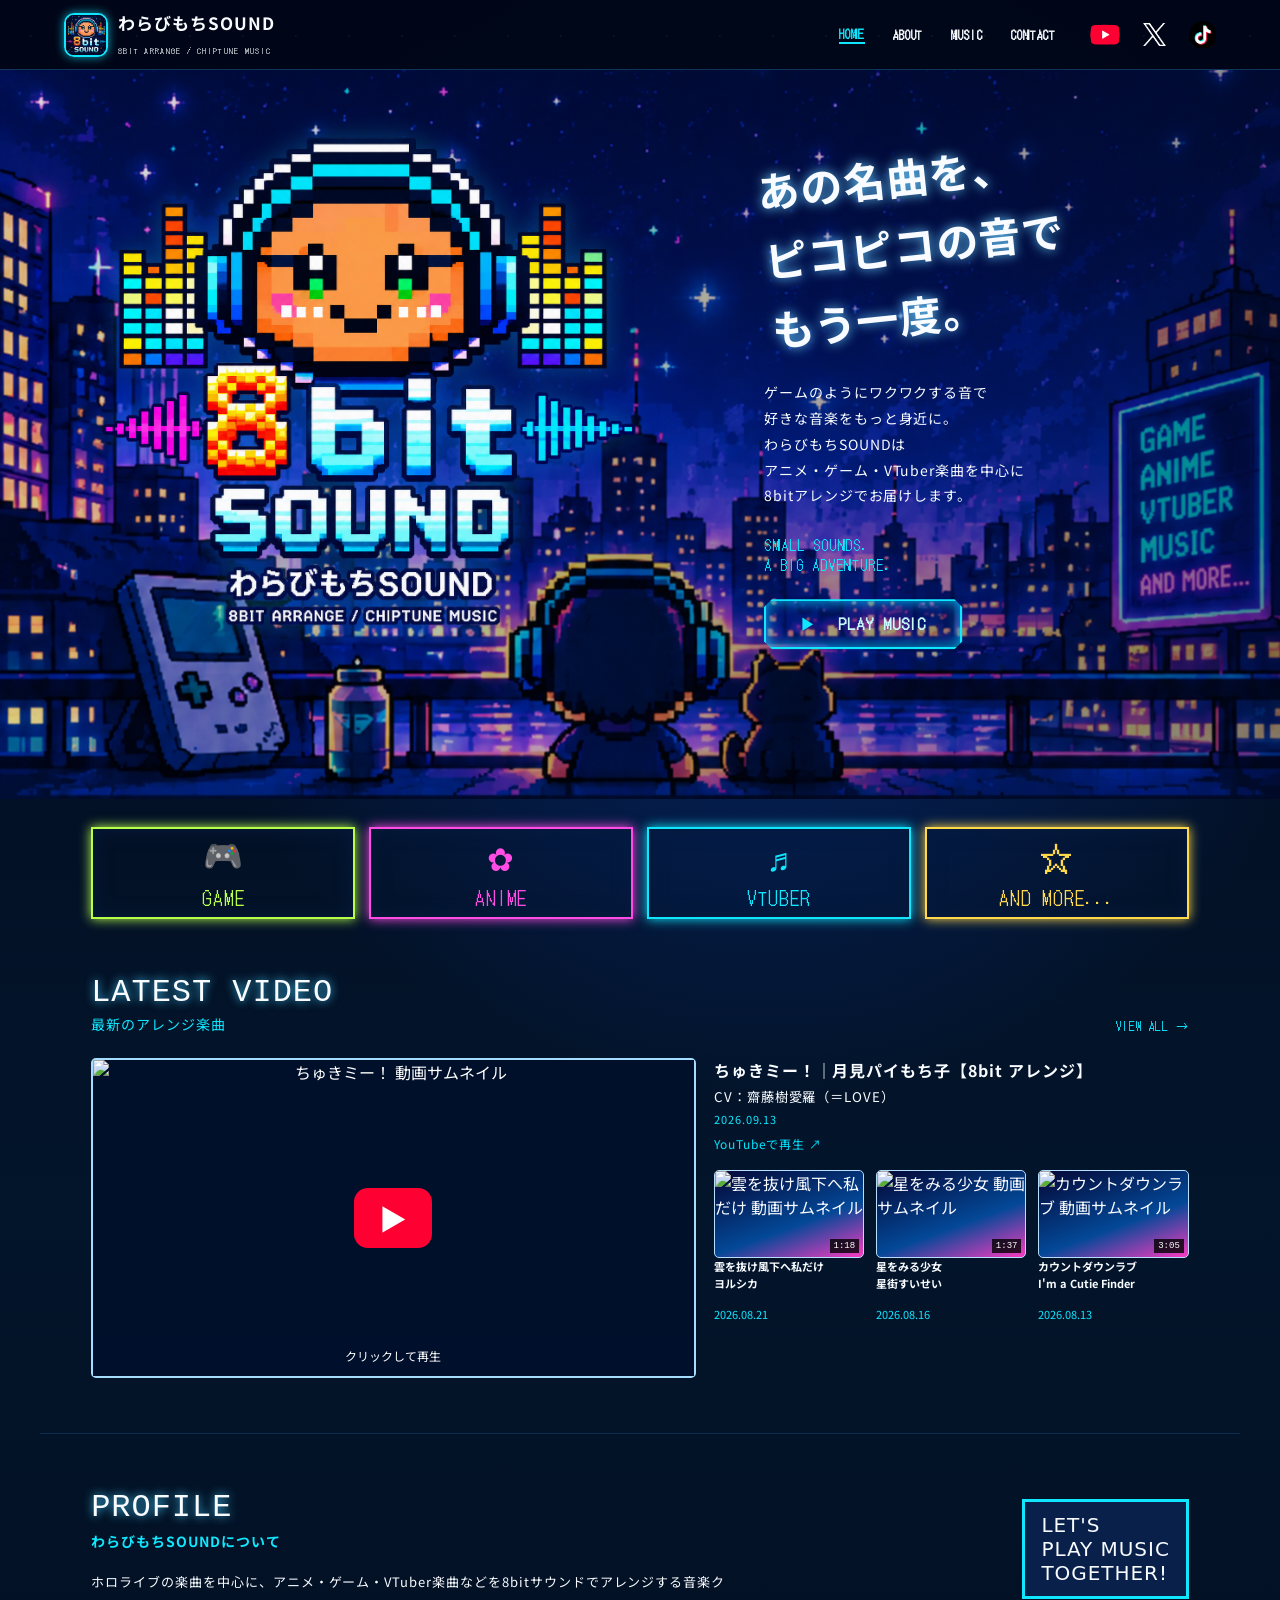
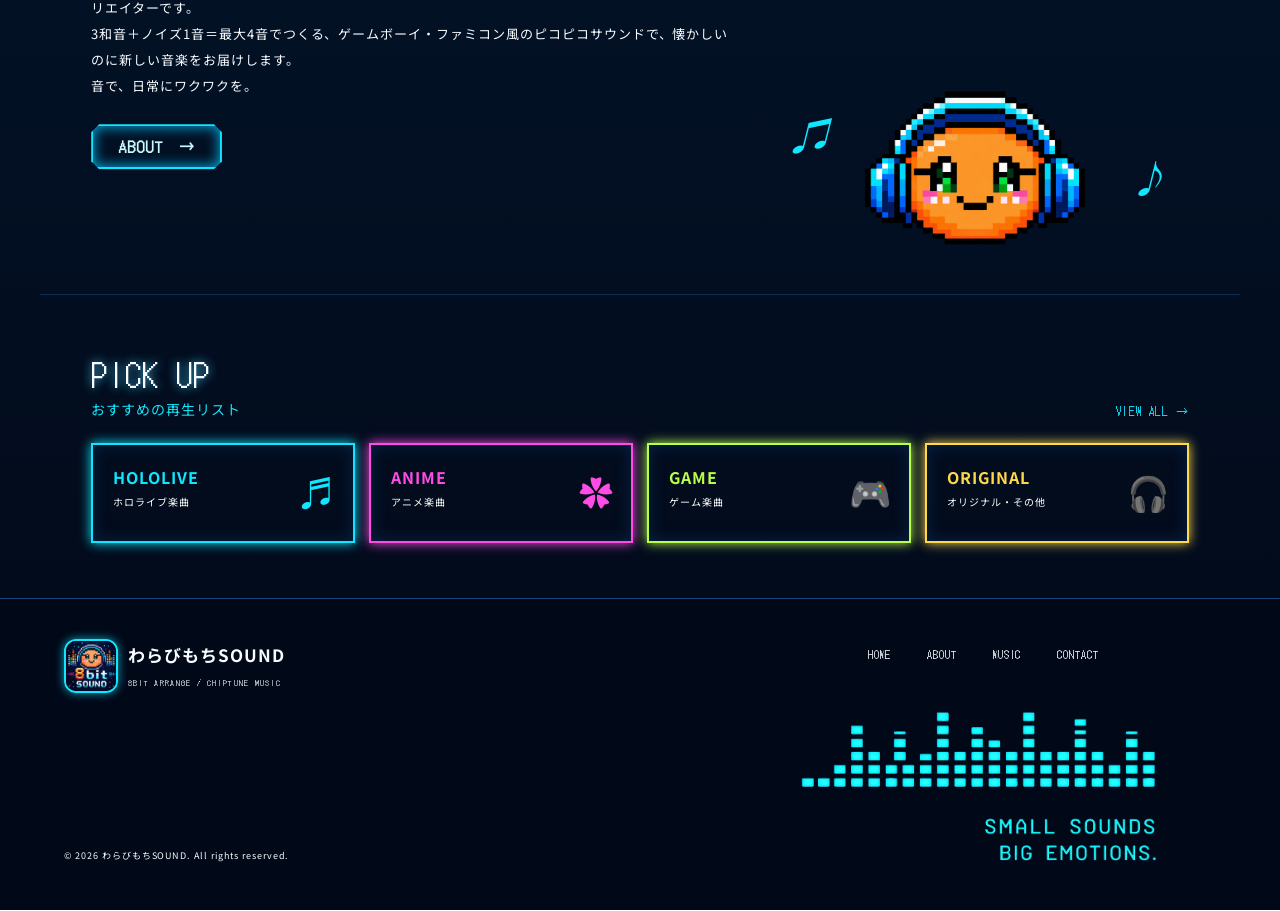
==== index.html @ 646e2664 "Center mobile X icon and balance social icon sizes" ====
<!doctype html>
<html lang="ja">
<head>
  <meta charset="utf-8">
  <meta name="viewport" content="width=device-width, initial-scale=1">
  <meta name="referrer" content="origin-when-cross-origin">
  <meta name="description" content="わらびもちSOUND — 8bitアレンジとチップチューンミュージック">
  <title>わらびもちSOUND</title>
  <link rel="preconnect" href="https://fonts.googleapis.com">
  <link rel="preconnect" href="https://fonts.gstatic.com" crossorigin>
  <link href="https://fonts.googleapis.com/css2?family=DotGothic16&family=Noto+Sans+JP:wght@400;600;800&display=swap" rel="stylesheet">
  <link rel="stylesheet" href="styles.css?v=20260918-16">
</head>
<body>
  <div class="stars" aria-hidden="true"></div>
  <header class="header">
    <a class="brand" href="#top" aria-label="わらびもちSOUND ホーム">
      <img class="brand__face" src="assets/warabimochi-icon.png" alt="">
      <span><strong>わらびもちSOUND</strong><small>8BIT ARRANGE / CHIPTUNE MUSIC</small></span>
    </a>
    <button class="menu" aria-label="メニューを開く" aria-expanded="false"><span></span><span></span><span></span></button>
    <nav class="nav" aria-label="メインナビゲーション">
      <a class="active" href="#top">HOME</a><a href="#about">ABOUT</a><a href="#music">MUSIC</a><a href="#contact">CONTACT</a>
    </nav>
    <div class="social"><a href="https://www.youtube.com/@warabimochiSOUND" aria-label="YouTube" target="_blank" rel="noopener noreferrer"><img src="assets/yt_icon_red_digital.png" alt=""></a><a href="https://x.com/warabimochi8bit" aria-label="X" target="_blank" rel="noopener noreferrer"><img src="assets/x-logo-white.png" alt=""></a><a href="https://www.tiktok.com/@warabimochi_sound?is_from_webapp=1&amp;sender_device=pc" aria-label="TikTok" target="_blank" rel="noopener noreferrer"><img src="assets/tiktok-icon.png" alt=""></a></div>
  </header>

  <main id="top">
    <section class="hero">
      <div class="hero__art">
        <img class="hero__logo" src="assets/warabimochi-sound-logo-transparent.png" alt="8bit SOUND わらびもちSOUND">
      </div>
      <div class="hero__copy">
        <p class="eyebrow">SMALL SOUNDS.<br>A BIG ADVENTURE.</p>
        <h1>あの名曲を、<br>ピコピコの音で<br>もう一度。</h1>
        <p>ゲームのようにワクワクする音で<br>好きな音楽をもっと身近に。<br>わらびもちSOUNDは<br>アニメ・ゲーム・VTuber楽曲を中心に<br>8bitアレンジでお届けします。</p>
        <a class="neon-button" href="#music"><span>▶</span> PLAY MUSIC</a>
        <div class="hero-social" aria-label="SNSリンク"><a href="https://www.youtube.com/@warabimochiSOUND" aria-label="YouTube" target="_blank" rel="noopener noreferrer"><img src="assets/yt_icon_red_digital.png" alt=""></a><a href="https://x.com/warabimochi8bit" aria-label="X" target="_blank" rel="noopener noreferrer"><img src="assets/x-logo-white.png" alt=""></a><a href="https://www.tiktok.com/@warabimochi_sound?is_from_webapp=1&amp;sender_device=pc" aria-label="TikTok" target="_blank" rel="noopener noreferrer"><img src="assets/tiktok-icon.png" alt=""></a></div>
      </div>
    </section>

    <section class="categories" aria-label="カテゴリー">
      <a class="lime" href="#music"><span>🎮</span>GAME</a><a class="pink" href="#music"><span>✿</span>ANIME</a><a class="cyan" href="#music"><span>♬</span>VTUBER</a><a class="yellow" href="#music"><span>☆</span>AND MORE...</a>
    </section>

    <section class="section" id="music">
      <div class="section__head"><div><h2 style="font-family:ui-monospace,SFMono-Regular,'SF Mono',Menlo,Consolas,monospace">LATEST VIDEO</h2><p>最新のアレンジ楽曲</p></div><a href="#works">VIEW ALL →</a></div>
      <div class="videos">
        <div class="featured-card">
          <span class="featured-card__scene" id="player-scene">
            <span id="youtube-host"></span>
            <button id="video-start" type="button" aria-label="動画を再生"><img id="video-poster" src="https://i.ytimg.com/vi/hy6rHiXSAjw/hqdefault.jpg" alt="ちゅきミー！ 動画サムネイル"><span class="video-play-icon">▶</span><span id="video-status" aria-live="polite">クリックして再生</span></button>
          </span>
        </div>
        <span class="featured-card__meta"><b id="video-title">ちゅきミー！｜月見パイもち子【8bit アレンジ】</b><small id="video-artist">CV：齋藤樹愛羅（＝LOVE）</small><em id="video-date">2026.09.13</em><a id="video-external" href="https://www.youtube.com/watch?v=hy6rHiXSAjw" target="_blank" rel="noopener noreferrer" style="font-size:12px;color:#00e5ff;margin-top:8px">YouTubeで再生 ↗</a></span>
        <div class="video-list">
          <button class="mini-card" type="button" data-youtube="3ne0tzKJ0O0" data-title="雲を抜け風下へ私だけ【8bit アレンジ】" data-artist="ヨルシカ｜薬屋のひとりごと 第3期 OP" data-date="2026.08.21"><span class="thumb"><img src="https://i.ytimg.com/vi/3ne0tzKJ0O0/mqdefault.jpg" alt="雲を抜け風下へ私だけ 動画サムネイル"><i>1:18</i></span><b><span>雲を抜け風下へ私だけ</span><span>ヨルシカ</span></b><small>2026.08.21</small></button>
          <button class="mini-card" type="button" data-youtube="5b-PBCK_UNg" data-title="星をみる少女【8bit アレンジ】" data-artist="星街すいせい｜hololive" data-date="2026.08.16"><span class="thumb"><img src="https://i.ytimg.com/vi/5b-PBCK_UNg/mqdefault.jpg" alt="星をみる少女 動画サムネイル"><i>1:37</i></span><b><span>星をみる少女</span><span>星街すいせい</span></b><small>2026.08.16</small></button>
          <button class="mini-card" type="button" data-youtube="tW3OsiOpzaE" data-title="カウントダウンラブ【8bit アレンジ】" data-artist="I'm a Cutie Finder｜シャニソン" data-date="2026.08.13"><span class="thumb"><img src="https://i.ytimg.com/vi/tW3OsiOpzaE/mqdefault.jpg" alt="カウントダウンラブ 動画サムネイル"><i>3:05</i></span><b><span>カウントダウンラブ</span><span>I'm a Cutie Finder</span></b><small>2026.08.13</small></button>
        </div>
      </div>
    </section>

    <section class="section about" id="about">
      <div class="about__text"><h2>PROFILE</h2><h3>わらびもちSOUNDについて</h3><p>ホロライブの楽曲を中心に、アニメ・ゲーム・VTuber楽曲などを8bitサウンドでアレンジする音楽クリエイターです。<br>3和音＋ノイズ1音＝最大4音でつくる、ゲームボーイ・ファミコン風のピコピコサウンドで、懐かしいのに新しい音楽をお届けします。<br>音で、日常にワクワクを。</p><a class="neon-button small" href="#contact">ABOUT　→</a></div>
      <div class="about__art"><div class="speech">LET'S<br>PLAY MUSIC<br>TOGETHER!</div><img class="profile-mascot" src="assets/profile-mascot.png" alt="わらびもちSOUND マスコット"><i>♫</i><i>♪</i></div>
    </section>

    <section class="section pickup" id="works">
      <div class="section__head"><div><h2>PICK UP</h2><p>おすすめの再生リスト</p></div><a href="#">VIEW ALL →</a></div>
      <div class="playlist-grid"><a class="cyan" href="#"><b>HOLOLIVE</b><small>ホロライブ楽曲</small><span>♬</span></a><a class="pink" href="#"><b>ANIME</b><small>アニメ楽曲</small><span>✿</span></a><a class="lime" href="#"><b>GAME</b><small>ゲーム楽曲</small><span>🎮</span></a><a class="yellow" href="#"><b>ORIGINAL</b><small>オリジナル・その他</small><span>🎧</span></a></div>
    </section>
  </main>

  <footer id="contact"><div class="brand"><img class="brand__face" src="assets/warabimochi-icon.png" alt=""><span><strong>わらびもちSOUND</strong><small>8BIT ARRANGE / CHIPTUNE MUSIC</small></span></div><nav><a href="#top">HOME</a><a href="#about">ABOUT</a><a href="#music">MUSIC</a><a href="#contact">CONTACT</a></nav><img class="equalizer" src="assets/footer-volume.png" alt="SMALL SOUNDS. BIG EMOTIONS."><small>© 2026 わらびもちSOUND. All rights reserved.</small></footer>

  <dialog id="player"><button class="close" aria-label="閉じる">×</button><span class="disc">♫</span><h2></h2><p>デモプレイヤー</p><div class="player-line"><i></i></div></dialog>
  <script src="script.js?v=20260917-11"></script>
</body>
</html>
---- styles.css ----
:root{--bg:#020b1f;--panel:#04152d;--cyan:#10e7ff;--pink:#ff4ce4;--lime:#b8ff49;--yellow:#ffd94a;--text:#f8fbff;--muted:#aac4df}*{box-sizing:border-box}html{scroll-behavior:smooth}body{margin:0;background:radial-gradient(circle at 60% 20%,#06286f 0,transparent 28%),linear-gradient(#02071a,#03152b 48%,#020817);color:var(--text);font-family:"Noto Sans JP",sans-serif;letter-spacing:.06em}.stars{position:fixed;inset:0;pointer-events:none;opacity:.55;background-image:radial-gradient(#fff 1px,transparent 1px),radial-gradient(var(--cyan) 1px,transparent 1px);background-size:53px 53px,89px 89px;background-position:4px 9px,19px 31px;mask-image:linear-gradient(#000,transparent 72%)}a{color:inherit;text-decoration:none}button{font:inherit}.header{height:70px;padding:0 5%;display:flex;align-items:center;gap:34px;border-bottom:1px solid #11345b;background:rgba(1,7,24,.9);position:relative;z-index:20}.brand{display:flex;align-items:center;gap:10px;margin-right:auto}.brand__face{display:grid;place-items:center;width:42px;height:42px;border:3px solid var(--cyan);box-shadow:0 0 10px var(--cyan);border-radius:45%;background:#ff8b3d;color:#111;font-size:24px}.brand strong{display:block;font-size:17px}.brand small{font-family:"DotGothic16";font-size:8px;letter-spacing:.16em}.nav,.social{display:flex;align-items:center;gap:28px}.nav a{font:600 12px "DotGothic16"}.nav a:hover,.nav .active{color:var(--cyan);border-bottom:2px solid var(--cyan)}.social{font-size:22px;gap:21px}.social a:first-child{color:#fff;background:red;border-radius:7px;padding:0 7px;font-size:14px}.social a:last-child{color:var(--pink)}.menu{display:none}.hero{min-height:670px;display:grid;grid-template-columns:58% 42%;overflow:hidden;position:relative}.hero:after{content:"";position:absolute;bottom:0;left:0;right:0;height:180px;background:linear-gradient(transparent,#041246),repeating-linear-gradient(90deg,transparent 0 25px,#071127 26px 35px);clip-path:polygon(0 45%,5% 28%,10% 57%,15% 15%,20% 48%,27% 22%,33% 58%,40% 30%,47% 65%,54% 20%,61% 50%,68% 28%,74% 57%,82% 13%,89% 48%,95% 22%,100% 52%,100% 100%,0 100%)}.hero__art,.hero__copy{position:relative;z-index:2}.hero__art{display:flex;justify-content:center;align-items:center;min-height:620px}.moon{position:absolute;top:40px;left:5%;font-size:64px;color:#ffb7e7;text-shadow:0 0 18px #fff}.meteor{position:absolute;right:4%;top:20%;color:var(--pink);font-size:26px}.mascot{width:230px;height:230px;background:linear-gradient(135deg,#ffb14d,#f16c35);border:14px solid #effaff;outline:12px solid #05224a;box-shadow:0 0 0 18px #0fd6ff,0 0 35px #0fd6ff;display:grid;place-items:center;color:#071426;font:bold 57px "DotGothic16";border-radius:47% 47% 44% 44%;position:absolute;top:105px}.mascot:before,.mascot:after{content:"";position:absolute;top:70px;width:24px;height:72px;background:#008cff;border:8px solid #06162e}.mascot:before{left:-45px}.mascot:after{right:-45px}.headphones{position:absolute;top:-53px;color:#07244a;font-size:155px;transform:rotate(180deg)}.pixel-title{position:absolute;top:350px;text-align:center;font-family:"DotGothic16"}.pixel-title b{display:block;font-size:64px;color:#91eeff;text-shadow:5px 5px 0 #1577b2}.pixel-title strong{display:block;font-size:65px;line-height:.8;text-shadow:5px 6px 0 #1577b2}.pixel-title span{display:block;margin-top:23px;font-size:20px}.hero__copy{padding:70px 12% 150px 4%;display:flex;flex-direction:column;align-items:flex-start}.hero__copy h1{font-size:34px;line-height:1.65;margin:0 0 18px;transform:rotate(-6deg);text-shadow:0 0 12px #69cfff}.hero__copy>p:not(.eyebrow){font-size:14px;line-height:1.85}.eyebrow{order:3;color:var(--cyan);font:14px "DotGothic16";margin:12px 0 24px}.neon-button{order:4;border:2px solid var(--cyan);padding:12px 34px;color:#c8fbff;font:bold 15px "DotGothic16";clip-path:polygon(8px 0,calc(100% - 8px) 0,100% 8px,100% calc(100% - 8px),calc(100% - 8px) 100%,8px 100%,0 calc(100% - 8px),0 8px);box-shadow:inset 0 0 14px #00bff8,0 0 10px #00c9ff}.neon-button span{color:var(--cyan);margin-right:13px}.categories{position:relative;z-index:3;max-width:1100px;margin:-10px auto 0;padding:0 4%;display:grid;grid-template-columns:repeat(4,1fr);gap:14px}.categories a{height:92px;border:2px solid;display:grid;place-items:center;font:18px "DotGothic16";box-shadow:inset 0 0 18px #061a3c,0 0 11px currentColor}.categories span{display:block;font-size:32px;line-height:1}.cyan{color:var(--cyan)}.pink{color:var(--pink)}.lime{color:var(--lime)}.yellow{color:var(--yellow)}.section{position:relative;z-index:3;max-width:1100px;margin:auto;padding:55px 4%}.section__head{display:flex;justify-content:space-between;align-items:end;margin-bottom:24px}.section h2{font:32px "DotGothic16";margin:0;text-shadow:0 0 10px #43ceff}.section__head p,.about h3{color:var(--cyan);margin:3px 0 0;font-size:14px}.section__head>a{color:var(--cyan);font:12px "DotGothic16"}.videos{display:grid;grid-template-columns:1.05fr .95fr;gap:18px}.featured-card,.mini-card{border:0;background:none;color:inherit;text-align:left;cursor:pointer}.featured-card__scene{height:260px;display:grid;place-items:center;position:relative;border:2px solid #a4ddff;border-radius:5px;background:linear-gradient(#03134977,#051848aa),linear-gradient(145deg,#14035a,#00609b 55%,#fa49c6);box-shadow:inset 0 0 55px #00132b}.play{display:grid;place-items:center;width:64px;height:64px;border-radius:50%;background:#00192be8;border:2px solid var(--cyan);color:var(--cyan);font-style:normal;font-size:24px}.duration{position:absolute;right:8px;bottom:8px;background:#000b;padding:3px 7px;font-style:normal}.featured-card__meta{display:block;padding:10px}.featured-card__meta>*{display:block}.featured-card__meta b{font-size:16px}.featured-card__meta small{margin:5px 0}.featured-card__meta em,.mini-card small{font-style:normal;color:var(--cyan);font-size:11px}.video-list{display:grid;grid-template-columns:repeat(3,1fr);align-items:end;gap:12px}.mini-card{padding:0}.mini-card b{display:block;font-size:11px;line-height:1.5}.thumb{display:block;height:88px;margin-bottom:8px;border:1px solid #b5deff;border-radius:5px;background:linear-gradient(160deg,#050735,#034897 60%,#fa3bc1)}.thumb--window{background:linear-gradient(90deg,#052265 48%,#b5f2ff 49% 52%,#0c4586 53%)}.thumb--spring{background:linear-gradient(#8ddfff,#fff4de 55%,#ff9fcb)}.about{display:grid;grid-template-columns:1.2fr .8fr;gap:30px;border-top:1px solid #0b2b50}.about h3{margin:5px 0 18px}.about p{font-size:13px;line-height:2}.small{display:inline-block;order:initial;margin-top:12px;padding:10px 25px}.about__art{position:relative;min-height:280px;display:grid;place-items:center}.mascot--small{position:relative;top:auto;width:150px;height:150px;border-width:9px;outline-width:7px;box-shadow:0 0 0 10px #0fd6ff,0 0 25px #0fd6ff;font-size:38px}.mascot--small:before,.mascot--small:after{top:40px;width:15px;height:50px;border-width:5px}.mascot--small:before{left:-30px}.mascot--small:after{right:-30px}.mascot--small .headphones{top:-35px;font-size:100px}.speech{position:absolute;right:0;top:10px;border:3px solid var(--cyan);padding:11px 16px;font:20px system-ui,sans-serif;background:#09204b}.about__art>i{position:absolute;color:var(--cyan);font-size:38px}.about__art>i:first-of-type{left:8%;top:42px}.about__art>i:last-of-type{right:5%;bottom:35px}.pickup{border-top:1px solid #0b2b50}.playlist-grid{display:grid;grid-template-columns:repeat(4,1fr);gap:14px}.playlist-grid a{height:100px;border:2px solid;box-shadow:inset 0 0 15px #092246,0 0 11px currentColor;padding:20px;position:relative}.playlist-grid b,.playlist-grid small{display:block}.playlist-grid small{color:#fff;font-size:10px;margin-top:5px}.playlist-grid span{position:absolute;right:17px;top:22px;font-size:34px}footer{position:relative;z-index:3;min-height:230px;border-top:1px solid #164577;padding:40px 5%;display:grid;grid-template-columns:1fr 1.5fr 1fr;align-items:start;gap:20px;background:#010818}footer nav{display:flex;gap:25px;font:11px "DotGothic16"}footer>small{grid-column:1;font-size:9px;margin-top:50px}.equalizer{color:var(--cyan);font:30px "DotGothic16";text-align:right;letter-spacing:.1em}dialog{border:2px solid var(--cyan);background:#03152df2;color:#fff;text-align:center;padding:40px;box-shadow:0 0 40px #00dcff;width:min(400px,85vw)}dialog::backdrop{background:#000b}.close{position:absolute;right:8px;top:4px;background:none;border:0;color:#fff;font-size:25px}.disc{display:grid;place-items:center;margin:auto;width:100px;height:100px;border-radius:50%;background:repeating-radial-gradient(circle,#07112d 0 8px,#0fd6ff 9px 10px);font-size:35px;animation:spin 3s linear infinite}.player-line{height:4px;background:#173a58}.player-line i{display:block;width:45%;height:100%;background:var(--cyan);animation:progress 5s linear infinite}@keyframes spin{to{transform:rotate(360deg)}}@keyframes progress{to{width:100%}}
@media(max-width:760px){.header{height:62px;padding:0 18px}.brand strong{font-size:14px}.brand__face{width:34px;height:34px;font-size:18px}.nav{position:absolute;display:none;top:62px;left:0;right:0;background:#020a1af7;padding:28px;flex-direction:column;align-items:flex-start}.nav.open{display:flex}.social{display:none}.menu{display:grid;gap:5px;background:none;border:0;padding:8px}.menu span{display:block;width:24px;height:2px;background:var(--cyan)}.hero{grid-template-columns:1fr;min-height:auto}.hero__art{min-height:500px}.mascot{width:170px;height:170px;border-width:10px;outline-width:8px;box-shadow:0 0 0 12px #0fd6ff,0 0 25px #0fd6ff;font-size:42px;top:90px}.mascot:before,.mascot:after{top:48px;width:19px;height:57px;border-width:6px}.mascot:before{left:-34px}.mascot:after{right:-34px}.headphones{top:-42px;font-size:115px}.pixel-title{top:280px}.pixel-title b{font-size:48px}.pixel-title strong{font-size:50px}.hero__copy{padding:32px 8% 145px;text-align:center;align-items:center}.hero__copy h1{font-size:28px}.hero__copy>p:not(.eyebrow){font-size:13px}.categories{grid-template-columns:1fr 1fr;margin-top:-90px;padding:0 18px}.categories a{height:82px;font-size:15px}.section{padding:48px 20px}.section h2{font-size:27px}.videos{grid-template-columns:1fr}.featured-card__scene{height:220px}.video-list{gap:8px}.thumb{height:70px}.mini-card b{font-size:9px}.about{grid-template-columns:1fr}.about__art{order:-1}.playlist-grid{grid-template-columns:1fr 1fr}.playlist-grid a{height:90px;padding:16px}.playlist-grid b{font-size:13px}.playlist-grid span{font-size:27px}footer{grid-template-columns:1fr;text-align:center;justify-items:center}footer nav{flex-wrap:wrap;justify-content:center}.equalizer{text-align:center}footer>small{grid-column:auto;margin-top:15px}}
@media(min-width:1200px){.hero{max-width:1400px;margin:auto}.hero__copy h1{font-size:42px}.section,.categories{max-width:1200px}}
#music .section__head h2{font-family:ui-monospace,SFMono-Regular,"SF Mono",Menlo,Consolas,monospace!important}
#about .about__text h2{font-family:ui-monospace,SFMono-Regular,"SF Mono",Menlo,Consolas,monospace!important}
.featured-card__scene img,.thumb img{width:100%;height:100%;object-fit:cover;display:block}.featured-card__scene .play{position:absolute}.thumb{position:relative;overflow:hidden}.thumb i{position:absolute;right:4px;bottom:4px;background:#000c;color:#fff;padding:2px 4px;font:normal 9px ui-monospace,monospace}.mini-card{text-decoration:none}
.featured-card__scene iframe{width:100%;height:100%;display:block;border:0}.mini-card{border-radius:5px}.mini-card:hover,.mini-card:focus-visible{outline:2px solid var(--cyan);outline-offset:4px}
.fullscreen-button{float:right;margin-top:-24px;border:1px solid var(--cyan);background:#031b34;color:var(--cyan);padding:6px 12px;cursor:pointer;font:12px ui-monospace,SFMono-Regular,Menlo,Consolas,monospace}.fullscreen-button:hover,.fullscreen-button:focus-visible{background:var(--cyan);color:#001025}.featured-card__scene:fullscreen{width:100vw;height:100vh;border:0;background:#000}.featured-card__scene:fullscreen iframe{width:100%;height:100%}@media(max-width:760px){.fullscreen-button{float:none;display:block;margin:12px 0 0}}
.video-poster{position:absolute;inset:0;width:100%;height:100%;padding:0;border:0;background:#00102b;cursor:pointer}.video-poster img{width:100%;height:100%;object-fit:cover}.video-poster:after{content:"ページ内で再生";position:absolute;left:50%;top:calc(50% + 48px);transform:translateX(-50%);color:#fff;background:#000b;padding:4px 9px;font:11px ui-monospace,monospace;white-space:nowrap}.video-poster:hover .play{transform:scale(1.08)}
.video-poster{z-index:3}.video-poster.is-loading:after{content:"読み込み中…"}.video-poster.is-loading{cursor:wait}.video-poster.is-loading .play{animation:spin 1s linear infinite}
.player-actions{float:right;display:flex;gap:7px;margin-top:-24px}.player-actions .fullscreen-button{float:none;margin:0}.replay-button{border:1px solid #74a8c8;background:#031b34;color:#dff7ff;padding:6px 12px;cursor:pointer;font:12px ui-monospace,SFMono-Regular,Menlo,Consolas,monospace}.replay-button:hover,.replay-button:focus-visible{border-color:var(--cyan);color:var(--cyan)}@media(max-width:760px){.player-actions{float:none;margin:12px 0 0}.player-actions .fullscreen-button{display:inline-block;margin:0}}
#youtube-player-host{position:absolute;inset:0;display:block}.featured-card__scene>iframe{position:absolute;inset:0;width:100%;height:100%;border:0}
.custom-controls{position:absolute;z-index:4;left:0;right:0;bottom:0;display:flex;align-items:center;gap:9px;padding:24px 12px 10px;background:linear-gradient(transparent,#000d);opacity:0;visibility:hidden;transform:translateY(5px);transition:opacity .18s ease,transform .18s ease,visibility .18s;pointer-events:none}.featured-card__scene:hover .custom-controls,.featured-card__scene:focus-within .custom-controls{opacity:1;visibility:visible;transform:none;pointer-events:auto}.custom-controls button{flex:0 0 auto;border:0;background:transparent;color:#fff;padding:5px;cursor:pointer;font-size:16px}.custom-controls input{min-width:40px;flex:1;accent-color:#ff0033;cursor:pointer}.custom-controls time{flex:0 0 auto;color:#fff;font:11px ui-monospace,SFMono-Regular,Menlo,Consolas,monospace;text-shadow:0 1px 3px #000}@media(hover:none){.custom-controls{opacity:1;visibility:visible;transform:none;pointer-events:auto}}
.featured-card__scene .yt-frame{display:none}.featured-card__scene .yt-frame.is-active{display:block}
#youtube-player{display:block;width:100%;height:100%;border:0;background:#00102b}
.player-loading{position:absolute;inset:0;z-index:2;display:grid;place-items:center;padding:20px;background:#00102b;color:var(--cyan);font:12px ui-monospace,SFMono-Regular,"SF Mono",Menlo,Consolas,monospace;text-align:center;pointer-events:none}.player-loading[hidden]{display:none}#youtube-player iframe{display:block;width:100%;height:100%;border:0}
.featured-card__scene{height:320px}@media(max-width:760px){.featured-card__scene{height:220px}}
.video-poster[hidden]{display:none}.video-poster .poster-label{position:absolute;left:14px;bottom:12px;color:#fff;background:#000b;padding:4px 8px;font:12px ui-monospace,SFMono-Regular,Menlo,Consolas,monospace}.video-poster.is-loading .poster-label{font-size:0}.video-poster.is-loading .poster-label:after{content:"YouTubeを読み込み中…";font-size:12px}
.video-list{align-items:start}.mini-card{display:grid;grid-template-rows:88px 3em auto;min-width:0}.mini-card .thumb{height:88px}.mini-card b{min-width:0;height:3em;overflow:hidden}.mini-card b span{display:block;overflow:hidden;text-overflow:ellipsis;white-space:nowrap}@media(max-width:760px){.mini-card{grid-template-rows:70px 3em auto}.mini-card .thumb{height:70px}}
.videos{grid-template-columns:1.12fr .88fr;grid-template-areas:"player details" "player cards";grid-template-rows:auto 1fr;column-gap:18px;row-gap:14px}.featured-card{grid-area:player;display:block;min-width:0}.featured-card__scene{display:grid;width:100%}.featured-card__meta{grid-area:details;padding:0 0 4px}.featured-card__meta b{font-size:16px;line-height:1.5}.video-list{grid-area:cards;align-self:start}@media(max-width:760px){.videos{display:grid;grid-template-columns:1fr;grid-template-areas:"player" "details" "cards";grid-template-rows:auto;row-gap:10px}.featured-card{display:block}.featured-card__meta{padding:0 10px 8px}.video-list{margin-top:2px}}
.hero{background:url("assets/hero-night-city.png") center bottom/cover no-repeat}
.hero:after{inset:0;height:auto;background:linear-gradient(90deg,rgba(1,7,24,.12),rgba(1,7,24,.48));clip-path:none;pointer-events:none}
.stars{background-image:radial-gradient(#fff 1px,transparent 1px);background-size:53px 53px;background-position:4px 9px}
.categories{margin-top:28px}
@media(max-width:760px){.categories{margin-top:22px}}
.categories a:nth-child(n+2) span{transform:translateY(4px)}
.hero__logo{display:block;width:min(82%,560px);height:auto;position:relative;z-index:2;transform:translateY(-56px);filter:drop-shadow(0 0 12px rgba(15,214,255,.25))}
@media(max-width:760px){.hero__logo{width:min(88%,460px);transform:none}}
.social a{display:grid;place-items:center;width:27px;height:27px;overflow:hidden;background:none!important;padding:0!important;border-radius:0!important;font-size:0!important}
.social img{display:block;width:23px;height:23px;object-fit:contain}
.social a:first-child{position:relative;width:30px;height:27px}
.social a:first-child img{position:absolute;left:50%;top:50%;transform:translate(-50%,-50%);width:44px;height:auto;max-width:none;max-height:none;object-fit:contain}
.social a:last-child img{width:28px;height:28px}

/* Keep artwork visible until YouTube confirms that the player is ready. */
#youtube-host{position:absolute;inset:0;display:block}
#video-start{position:absolute;inset:0;width:100%;height:100%;padding:0;border:0;background:#00102b;color:white;cursor:pointer;overflow:hidden}
#video-start[hidden]{display:none}
#video-start img{width:100%;height:100%;object-fit:contain}
#video-start .video-play-icon{position:absolute;top:50%;left:50%;transform:translate(-50%,-50%);background:#f03;border-radius:14px;padding:10px 25px;font-size:28px}
#video-status{position:absolute;bottom:0;left:0;right:0;padding:12px;background:#00102be8;font-size:12px}
#video-start:focus-visible{outline:3px solid var(--cyan);outline-offset:-4px}
.brand__face{display:block;width:44px;height:44px;object-fit:cover;border:2px solid var(--cyan);border-radius:10px;background:none;box-shadow:0 0 10px rgba(16,231,255,.7)}
footer .brand__face{width:54px;height:54px;border-radius:12px}
@media(max-width:760px){.brand__face{width:36px;height:36px;border-radius:8px}footer .brand__face{width:48px;height:48px}}
footer{grid-template-columns:minmax(280px,1.2fr) auto minmax(180px,.8fr)}
footer .brand{min-width:max-content;margin-right:0}
footer .brand strong,footer .brand small,footer>small{white-space:nowrap}
footer nav{gap:18px;white-space:nowrap}
footer .equalizer{display:block;width:min(100%,390px);height:auto;justify-self:center;mix-blend-mode:screen}
@media(min-width:761px){footer nav{grid-column:2/4;grid-row:1;justify-content:center;align-self:start;padding-top:7px;column-gap:36px}footer .equalizer{grid-column:2/4;grid-row:2;text-align:center;align-self:start;margin-top:-10px}footer>small{grid-row:2;align-self:end;margin-top:0;padding-bottom:8px}}
@media(max-width:760px){footer{grid-template-columns:1fr}footer .brand{min-width:0}footer .brand strong{font-size:14px}footer .brand small{font-size:7px}footer>small{font-size:8px}}
.profile-mascot{display:block;width:min(82%,280px);height:auto;mix-blend-mode:screen;position:relative;z-index:1}
@media(min-width:761px){.about__art{min-height:350px}.profile-mascot{align-self:end;transform:translateY(22px)}}
@media(max-width:760px){.profile-mascot{width:min(74%,230px)}}
.about__art>i:first-of-type{top:auto;bottom:78px;left:7%}
.hero-social{display:none}
@media(max-width:760px){.hero-social{order:5;display:grid;grid-template-columns:repeat(3,52px);align-items:center;justify-items:center;align-self:center;gap:12px;margin-top:18px;position:relative;z-index:5}.hero-social a{display:grid;place-items:center;width:52px;height:45px}.hero-social img{display:block;width:27px;height:27px;object-fit:contain}.hero-social a:first-child img{width:100%;height:100%;max-width:100%;object-fit:contain}.hero-social a:last-child img{width:36px;height:36px}}
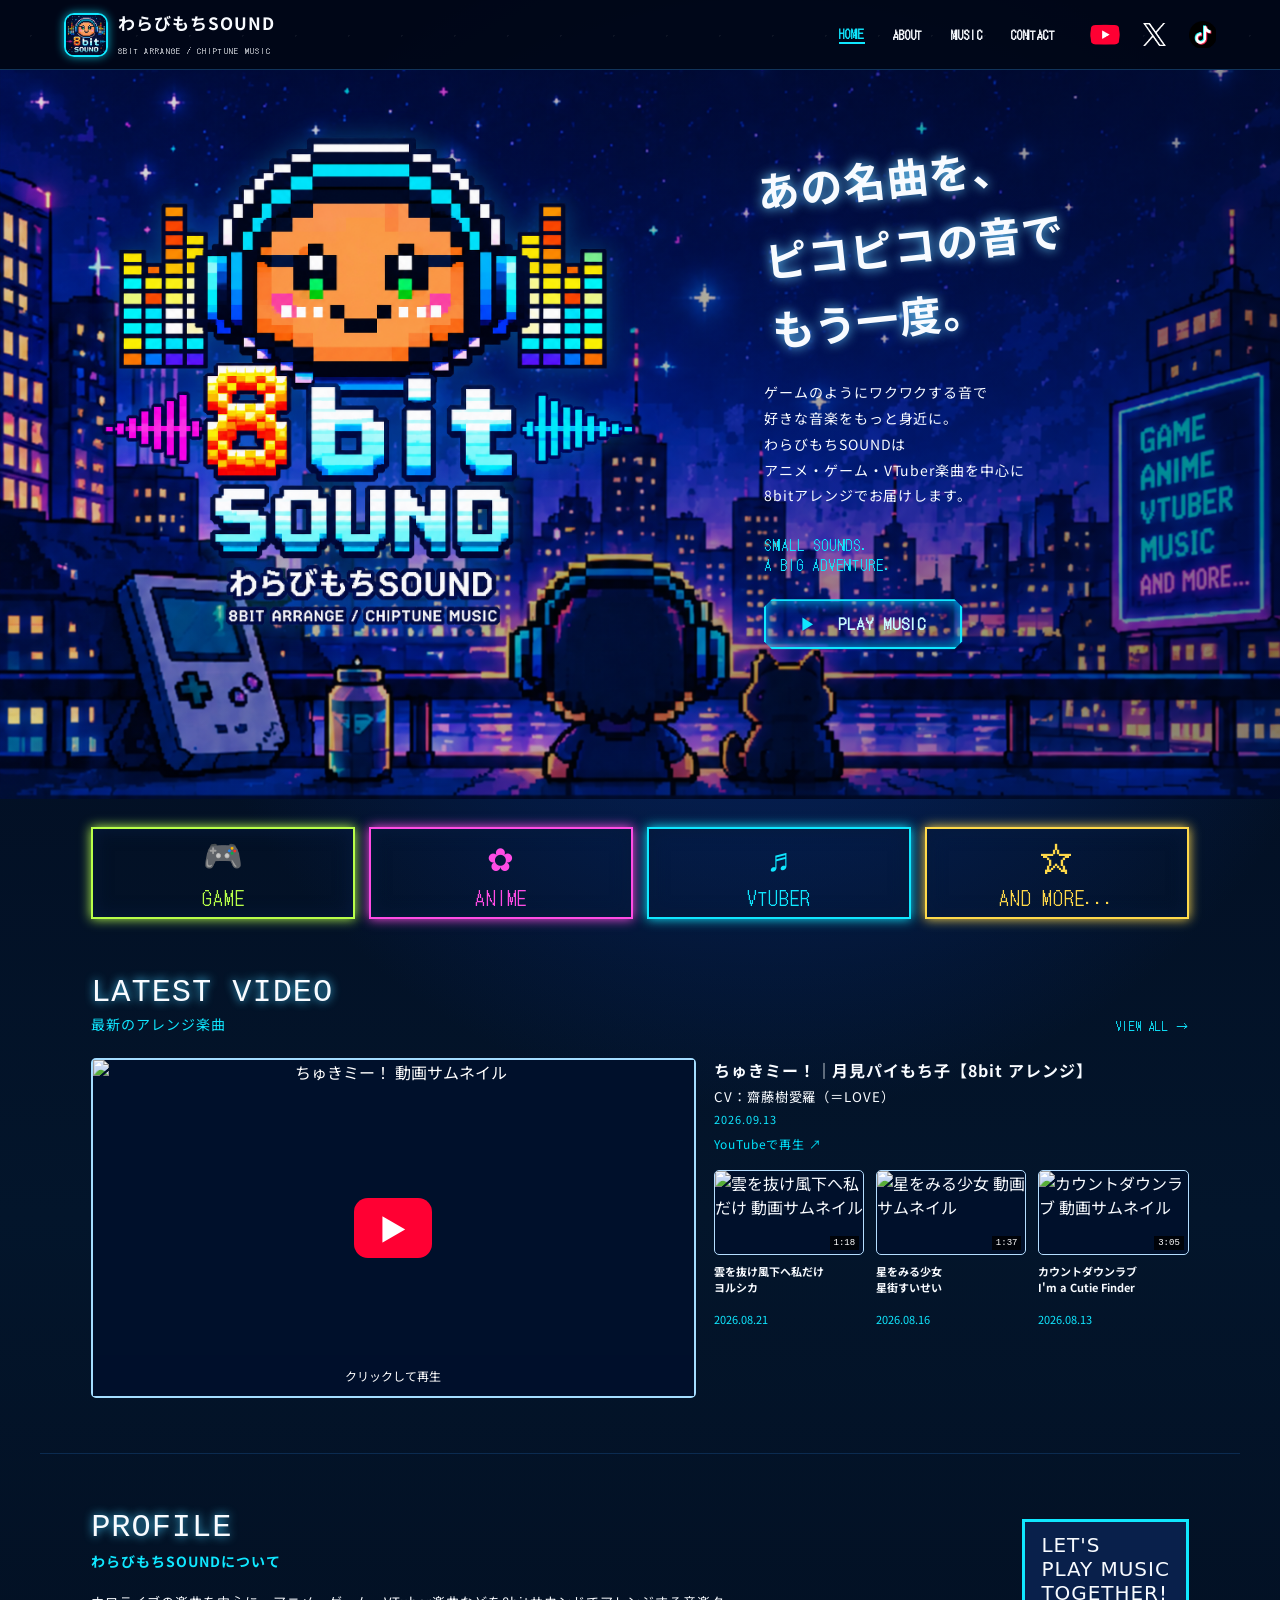
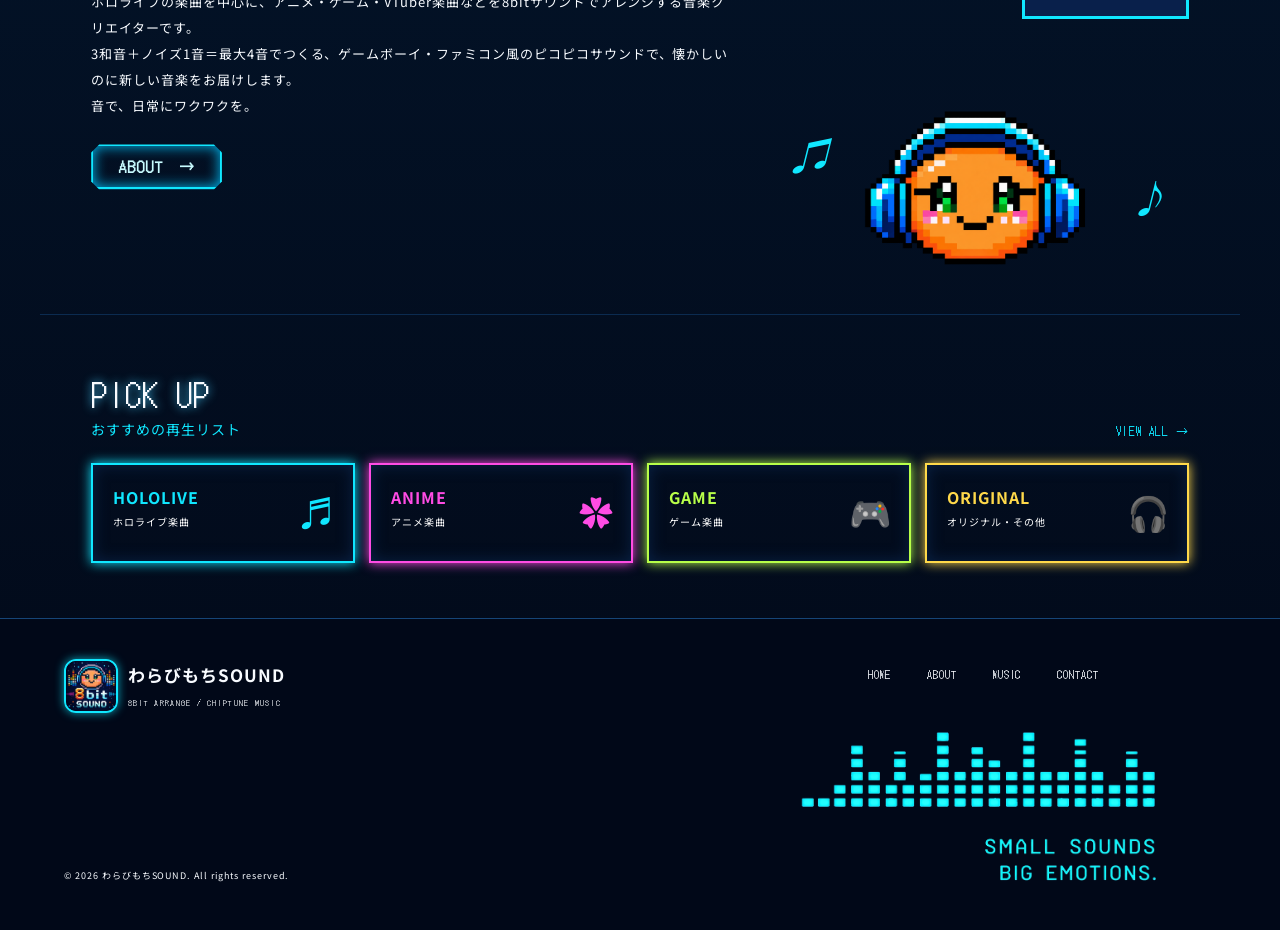
==== commit f795cb1d: "Keep latest video thumbnails fully visible at 16 by 9" ====
--- a/index.html
+++ b/index.html
@@ -9,7 +9,7 @@
   <link rel="preconnect" href="https://fonts.googleapis.com">
   <link rel="preconnect" href="https://fonts.gstatic.com" crossorigin>
   <link href="https://fonts.googleapis.com/css2?family=DotGothic16&family=Noto+Sans+JP:wght@400;600;800&display=swap" rel="stylesheet">
-  <link rel="stylesheet" href="styles.css?v=20260918-16">
+  <link rel="stylesheet" href="styles.css?v=20260918-17">
 </head>
 <body>
   <div class="stars" aria-hidden="true"></div>
@@ -49,7 +49,7 @@
         <div class="featured-card">
           <span class="featured-card__scene" id="player-scene">
             <span id="youtube-host"></span>
-            <button id="video-start" type="button" aria-label="動画を再生"><img id="video-poster" src="https://i.ytimg.com/vi/hy6rHiXSAjw/hqdefault.jpg" alt="ちゅきミー！ 動画サムネイル"><span class="video-play-icon">▶</span><span id="video-status" aria-live="polite">クリックして再生</span></button>
+            <button id="video-start" type="button" aria-label="動画を再生"><img id="video-poster" src="https://i.ytimg.com/vi/hy6rHiXSAjw/mqdefault.jpg" alt="ちゅきミー！ 動画サムネイル"><span class="video-play-icon">▶</span><span id="video-status" aria-live="polite">クリックして再生</span></button>
           </span>
         </div>
         <span class="featured-card__meta"><b id="video-title">ちゅきミー！｜月見パイもち子【8bit アレンジ】</b><small id="video-artist">CV：齋藤樹愛羅（＝LOVE）</small><em id="video-date">2026.09.13</em><a id="video-external" href="https://www.youtube.com/watch?v=hy6rHiXSAjw" target="_blank" rel="noopener noreferrer" style="font-size:12px;color:#00e5ff;margin-top:8px">YouTubeで再生 ↗</a></span>
@@ -75,6 +75,6 @@
   <footer id="contact"><div class="brand"><img class="brand__face" src="assets/warabimochi-icon.png" alt=""><span><strong>わらびもちSOUND</strong><small>8BIT ARRANGE / CHIPTUNE MUSIC</small></span></div><nav><a href="#top">HOME</a><a href="#about">ABOUT</a><a href="#music">MUSIC</a><a href="#contact">CONTACT</a></nav><img class="equalizer" src="assets/footer-volume.png" alt="SMALL SOUNDS. BIG EMOTIONS."><small>© 2026 わらびもちSOUND. All rights reserved.</small></footer>
 
   <dialog id="player"><button class="close" aria-label="閉じる">×</button><span class="disc">♫</span><h2></h2><p>デモプレイヤー</p><div class="player-line"><i></i></div></dialog>
-  <script src="script.js?v=20260917-11"></script>
+  <script src="script.js?v=20260918-12"></script>
 </body>
 </html>
--- a/styles.css
+++ b/styles.css
@@ -56,3 +56,8 @@
 .about__art>i:first-of-type{top:auto;bottom:78px;left:7%}
 .hero-social{display:none}
 @media(max-width:760px){.hero-social{order:5;display:grid;grid-template-columns:repeat(3,52px);align-items:center;justify-items:center;align-self:center;gap:12px;margin-top:18px;position:relative;z-index:5}.hero-social a{display:grid;place-items:center;width:52px;height:45px}.hero-social img{display:block;width:27px;height:27px;object-fit:contain}.hero-social a:first-child img{width:100%;height:100%;max-width:100%;object-fit:contain}.hero-social a:last-child img{width:36px;height:36px}}
+.featured-card__scene{height:auto;aspect-ratio:16/9}
+.mini-card{grid-template-rows:auto 3em auto}
+.mini-card .thumb{height:auto;aspect-ratio:16/9;background:#00102b}
+.mini-card .thumb img{object-fit:contain}
+@media(max-width:760px){.featured-card__scene{height:auto}.mini-card{grid-template-rows:auto 3em auto}.mini-card .thumb{height:auto}}
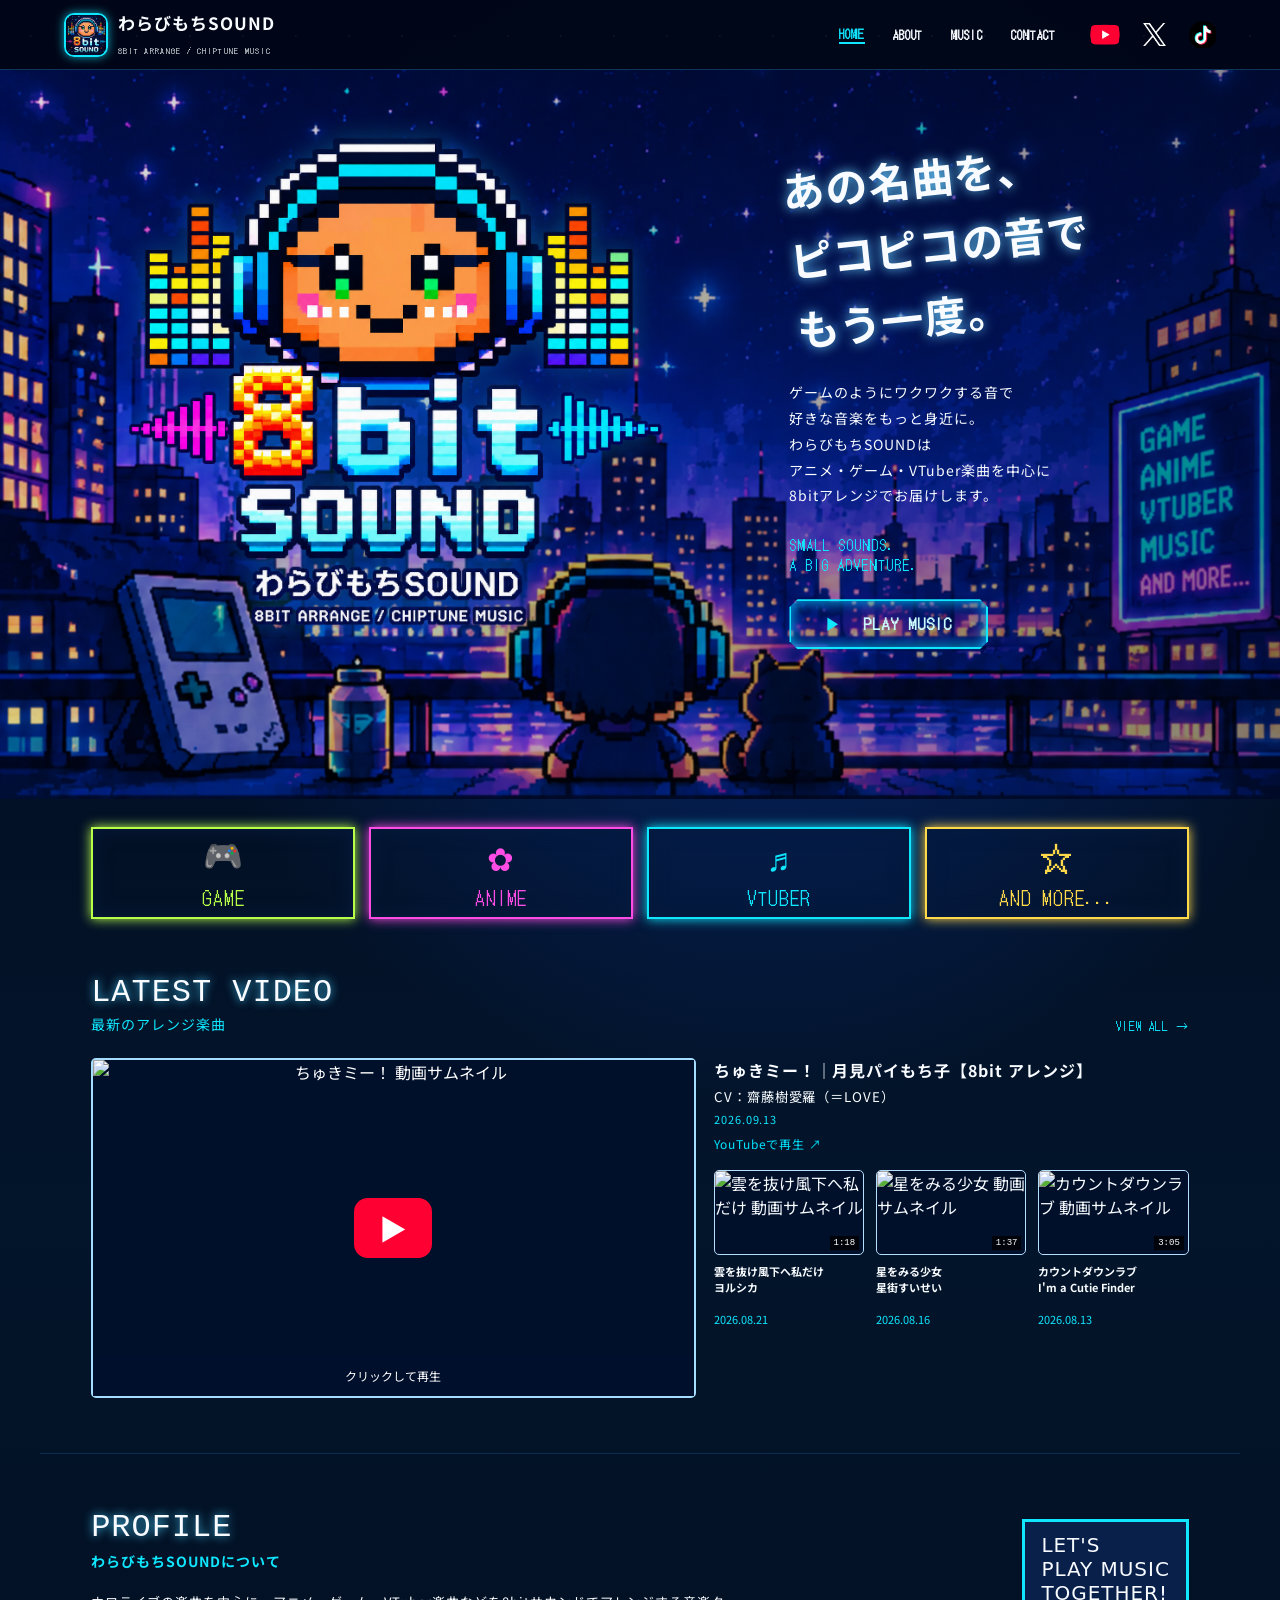
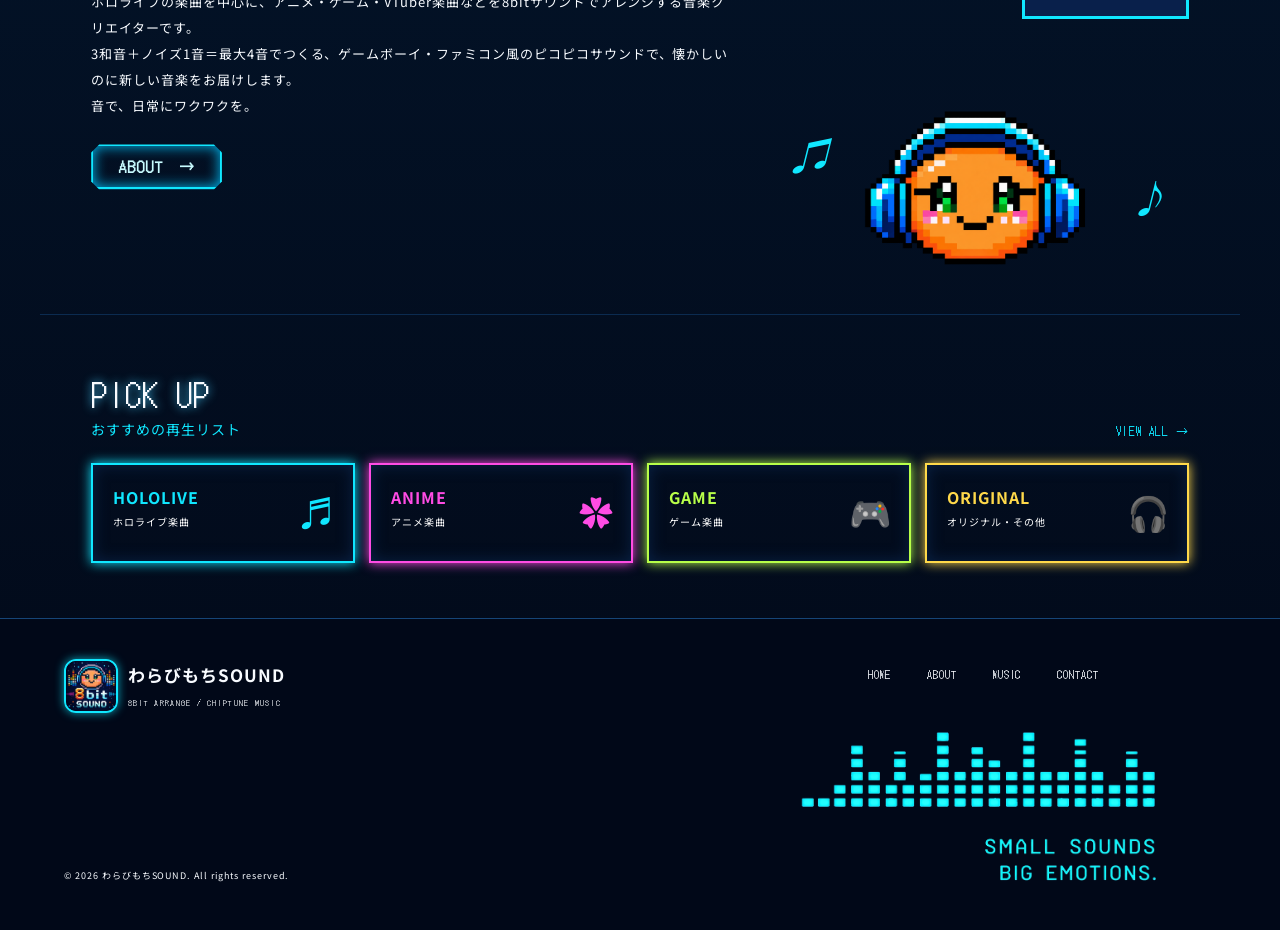
==== commit b08b3338: "Center desktop hero content visually" ====
--- a/index.html
+++ b/index.html
@@ -9,7 +9,7 @@
   <link rel="preconnect" href="https://fonts.googleapis.com">
   <link rel="preconnect" href="https://fonts.gstatic.com" crossorigin>
   <link href="https://fonts.googleapis.com/css2?family=DotGothic16&family=Noto+Sans+JP:wght@400;600;800&display=swap" rel="stylesheet">
-  <link rel="stylesheet" href="styles.css?v=20260918-17">
+  <link rel="stylesheet" href="styles.css?v=20260918-18">
 </head>
 <body>
   <div class="stars" aria-hidden="true"></div>
--- a/styles.css
+++ b/styles.css
@@ -61,3 +61,4 @@
 .mini-card .thumb{height:auto;aspect-ratio:16/9;background:#00102b}
 .mini-card .thumb img{object-fit:contain}
 @media(max-width:760px){.featured-card__scene{height:auto}.mini-card{grid-template-rows:auto 3em auto}.mini-card .thumb{height:auto}}
+@media(min-width:761px){.hero__art,.hero__copy{left:clamp(14px,2vw,28px)}}
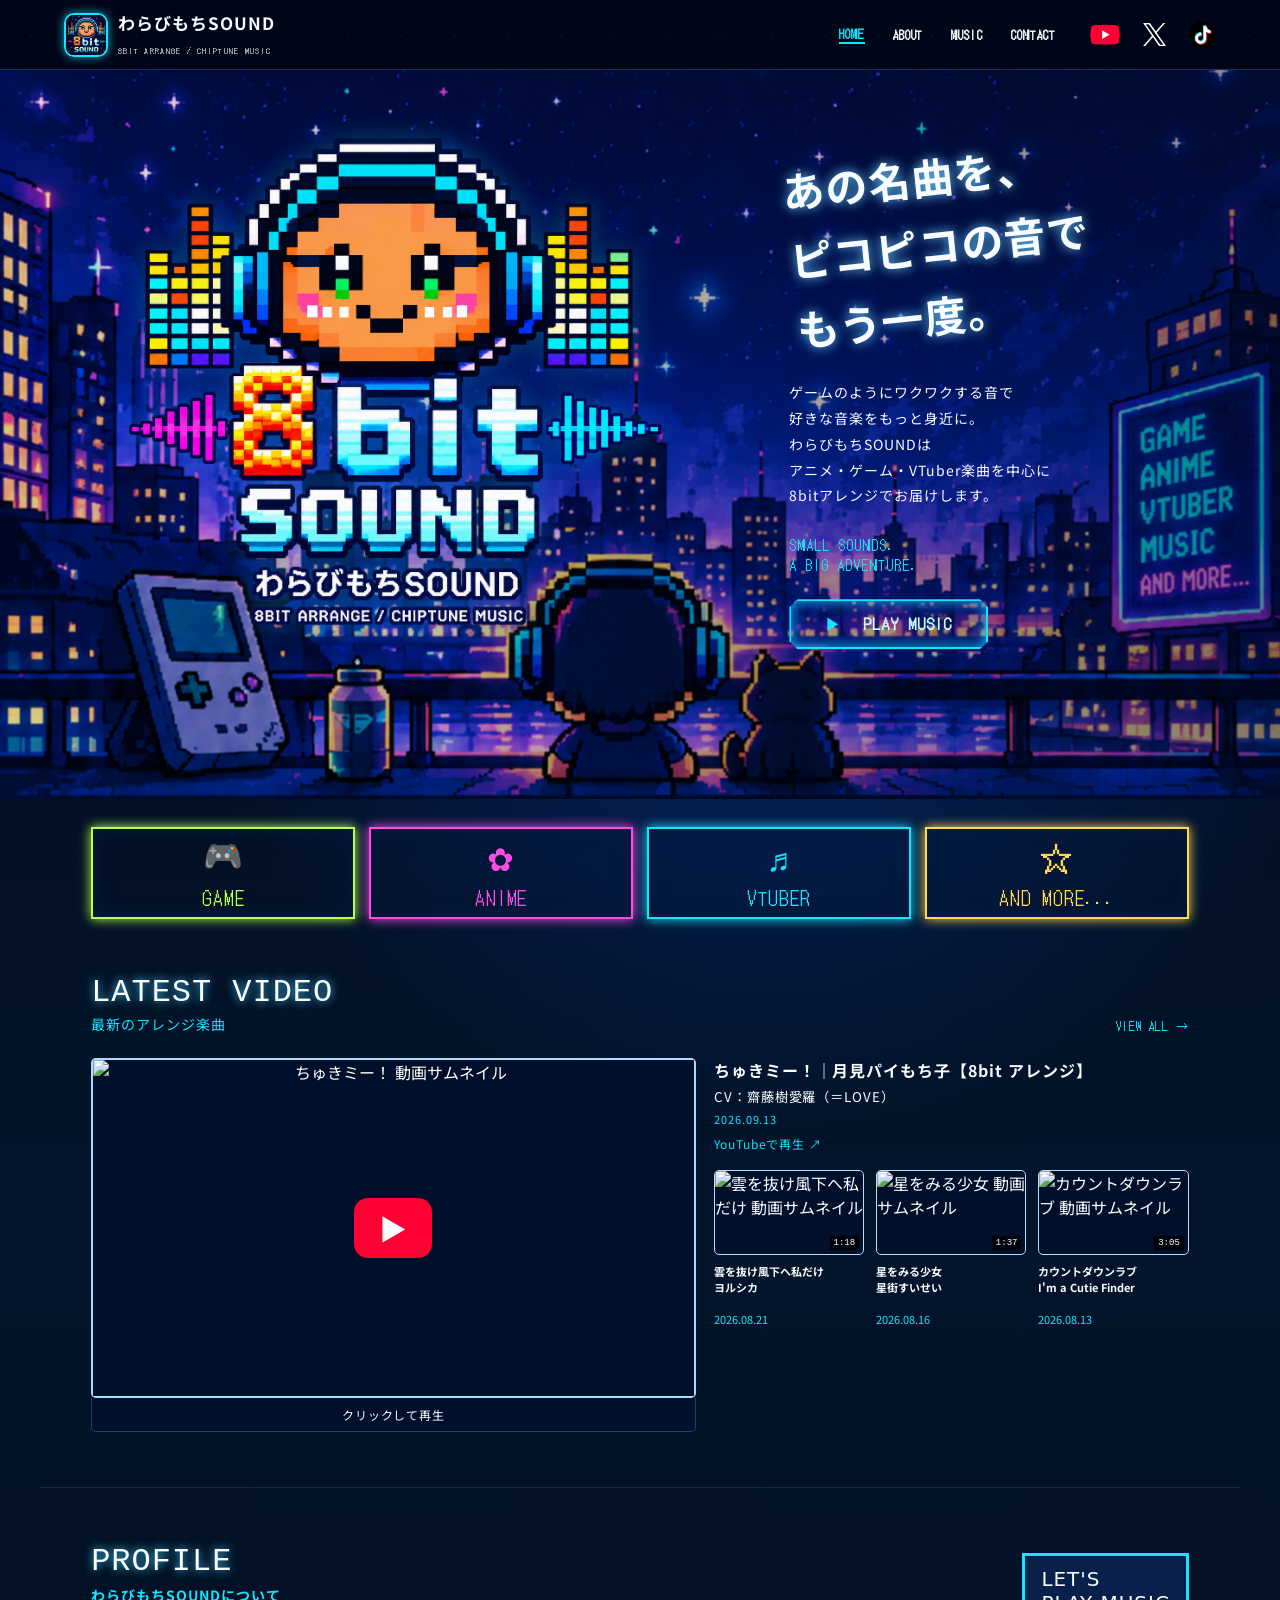
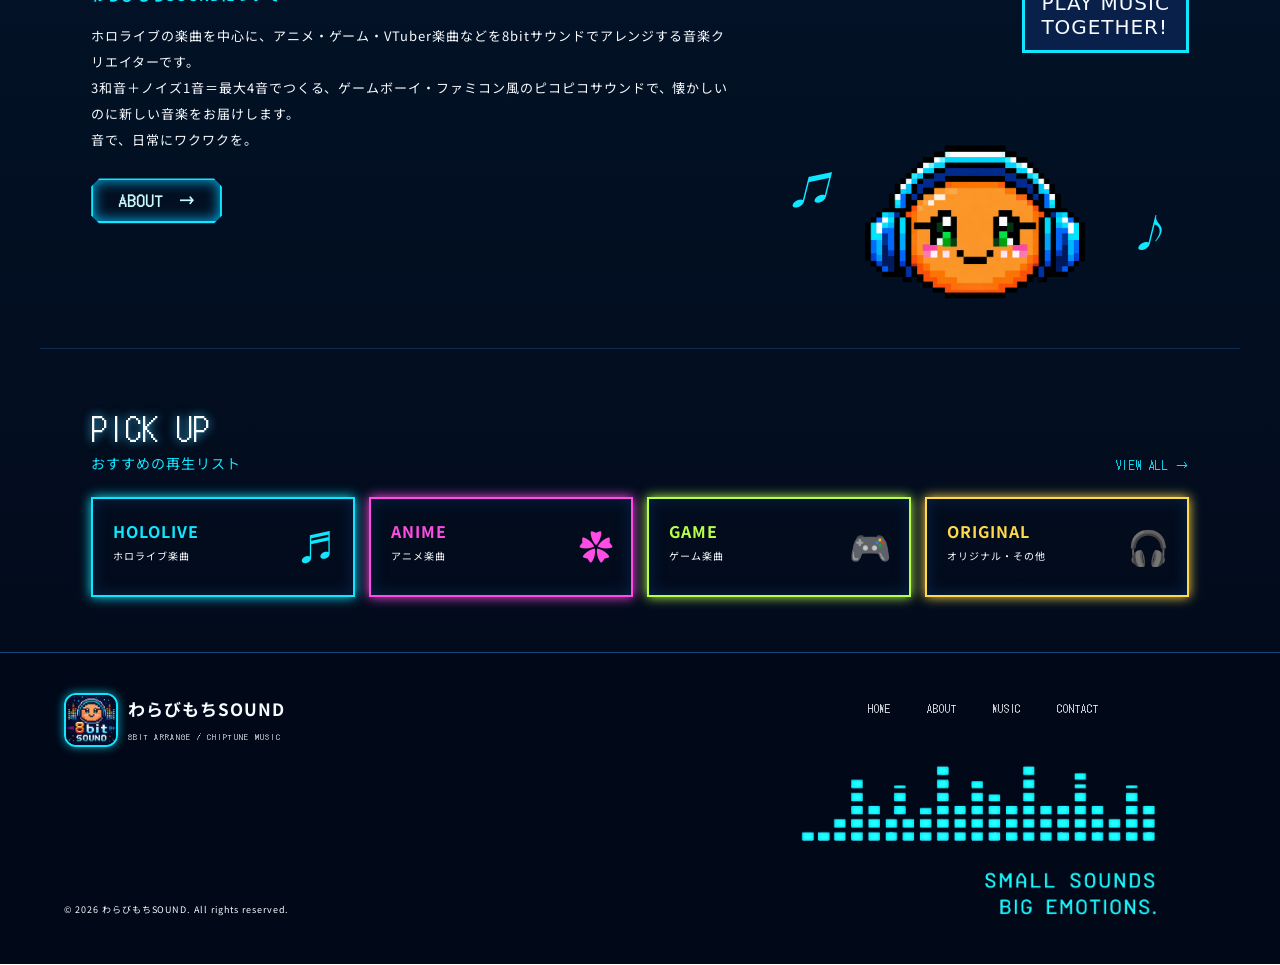
==== commit 8176f2f8: "Move video playback status below thumbnail" ====
--- a/index.html
+++ b/index.html
@@ -9,7 +9,7 @@
   <link rel="preconnect" href="https://fonts.googleapis.com">
   <link rel="preconnect" href="https://fonts.gstatic.com" crossorigin>
   <link href="https://fonts.googleapis.com/css2?family=DotGothic16&family=Noto+Sans+JP:wght@400;600;800&display=swap" rel="stylesheet">
-  <link rel="stylesheet" href="styles.css?v=20260918-18">
+  <link rel="stylesheet" href="styles.css?v=20260918-19">
 </head>
 <body>
   <div class="stars" aria-hidden="true"></div>
@@ -49,8 +49,9 @@
         <div class="featured-card">
           <span class="featured-card__scene" id="player-scene">
             <span id="youtube-host"></span>
-            <button id="video-start" type="button" aria-label="動画を再生"><img id="video-poster" src="https://i.ytimg.com/vi/hy6rHiXSAjw/mqdefault.jpg" alt="ちゅきミー！ 動画サムネイル"><span class="video-play-icon">▶</span><span id="video-status" aria-live="polite">クリックして再生</span></button>
+            <button id="video-start" type="button" aria-label="動画を再生"><img id="video-poster" src="https://i.ytimg.com/vi/hy6rHiXSAjw/mqdefault.jpg" alt="ちゅきミー！ 動画サムネイル"><span class="video-play-icon">▶</span></button>
           </span>
+          <span id="video-status" aria-live="polite">クリックして再生</span>
         </div>
         <span class="featured-card__meta"><b id="video-title">ちゅきミー！｜月見パイもち子【8bit アレンジ】</b><small id="video-artist">CV：齋藤樹愛羅（＝LOVE）</small><em id="video-date">2026.09.13</em><a id="video-external" href="https://www.youtube.com/watch?v=hy6rHiXSAjw" target="_blank" rel="noopener noreferrer" style="font-size:12px;color:#00e5ff;margin-top:8px">YouTubeで再生 ↗</a></span>
         <div class="video-list">
@@ -75,6 +76,6 @@
   <footer id="contact"><div class="brand"><img class="brand__face" src="assets/warabimochi-icon.png" alt=""><span><strong>わらびもちSOUND</strong><small>8BIT ARRANGE / CHIPTUNE MUSIC</small></span></div><nav><a href="#top">HOME</a><a href="#about">ABOUT</a><a href="#music">MUSIC</a><a href="#contact">CONTACT</a></nav><img class="equalizer" src="assets/footer-volume.png" alt="SMALL SOUNDS. BIG EMOTIONS."><small>© 2026 わらびもちSOUND. All rights reserved.</small></footer>
 
   <dialog id="player"><button class="close" aria-label="閉じる">×</button><span class="disc">♫</span><h2></h2><p>デモプレイヤー</p><div class="player-line"><i></i></div></dialog>
-  <script src="script.js?v=20260918-12"></script>
+  <script src="script.js?v=20260918-13"></script>
 </body>
 </html>
--- a/styles.css
+++ b/styles.css
@@ -38,7 +38,8 @@
 #video-start[hidden]{display:none}
 #video-start img{width:100%;height:100%;object-fit:contain}
 #video-start .video-play-icon{position:absolute;top:50%;left:50%;transform:translate(-50%,-50%);background:#f03;border-radius:14px;padding:10px 25px;font-size:28px}
-#video-status{position:absolute;bottom:0;left:0;right:0;padding:12px;background:#00102be8;font-size:12px}
+#video-status{display:block;padding:8px 12px;background:#00102b;text-align:center;font-size:12px;border:1px solid #164577;border-top:0;border-radius:0 0 5px 5px}
+#video-status[hidden]{display:none}
 #video-start:focus-visible{outline:3px solid var(--cyan);outline-offset:-4px}
 .brand__face{display:block;width:44px;height:44px;object-fit:cover;border:2px solid var(--cyan);border-radius:10px;background:none;box-shadow:0 0 10px rgba(16,231,255,.7)}
 footer .brand__face{width:54px;height:54px;border-radius:12px}
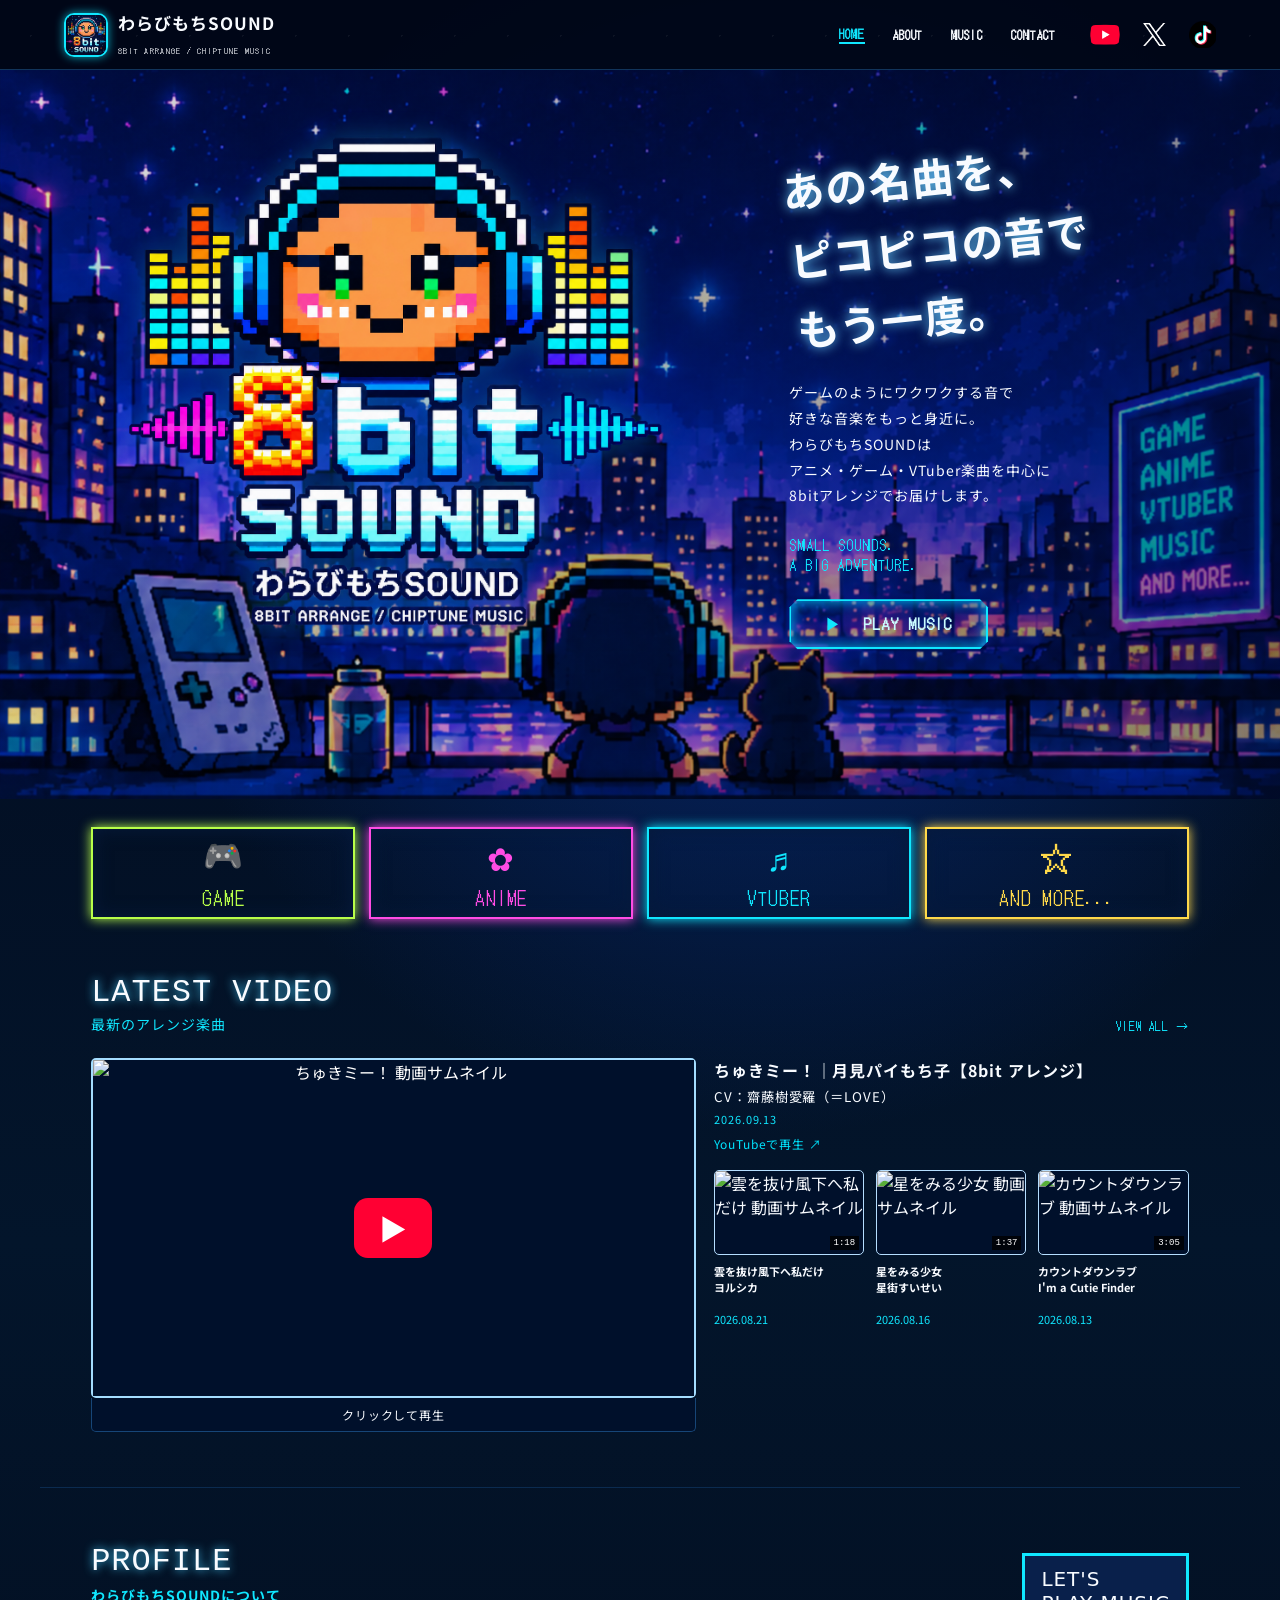
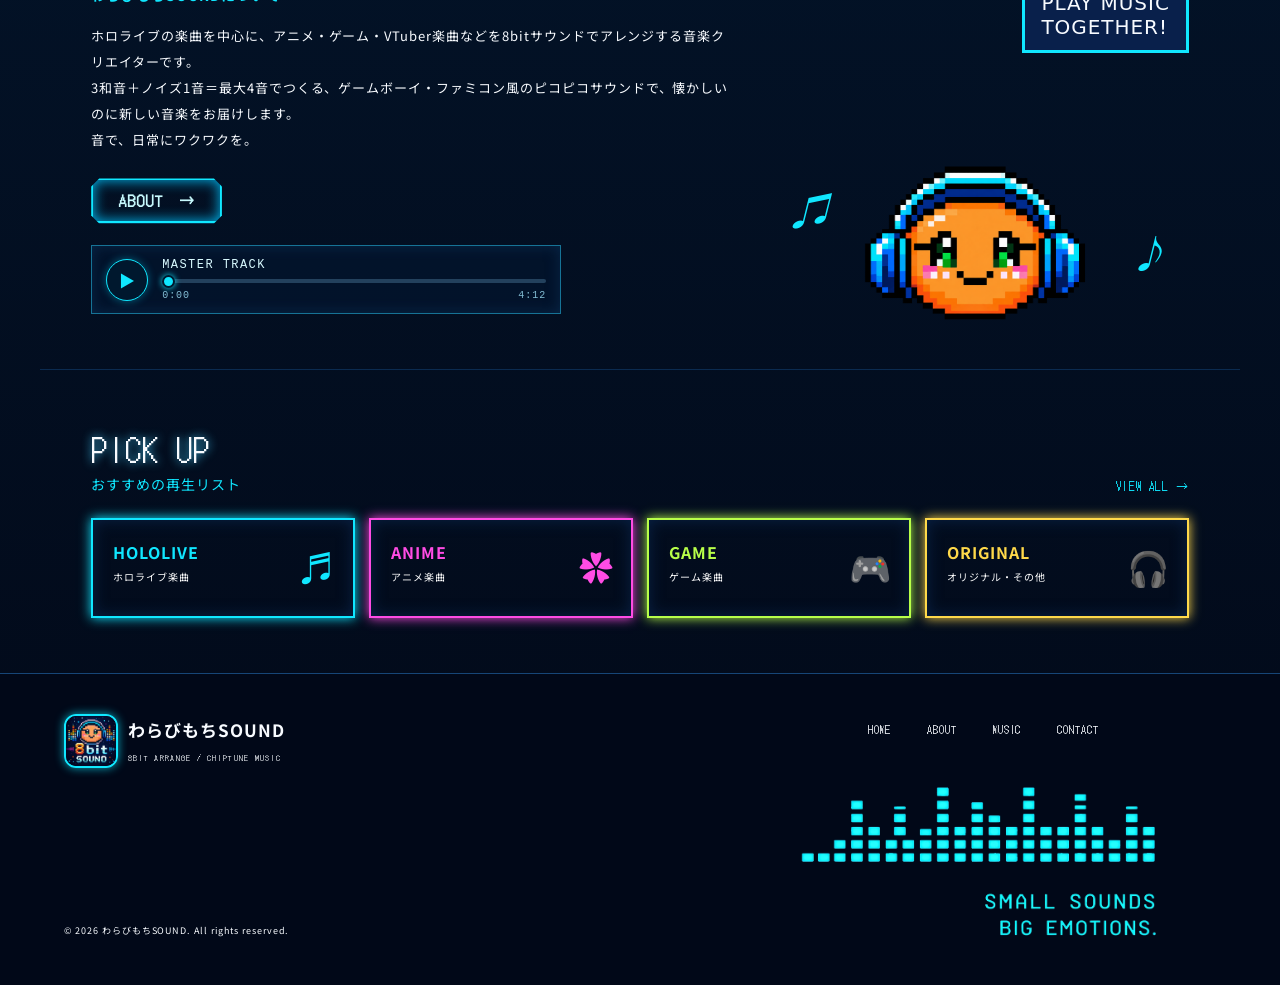
==== commit e9156882: "Add profile audio player with seek controls" ====
--- a/index.html
+++ b/index.html
@@ -9,7 +9,7 @@
   <link rel="preconnect" href="https://fonts.googleapis.com">
   <link rel="preconnect" href="https://fonts.gstatic.com" crossorigin>
   <link href="https://fonts.googleapis.com/css2?family=DotGothic16&family=Noto+Sans+JP:wght@400;600;800&display=swap" rel="stylesheet">
-  <link rel="stylesheet" href="styles.css?v=20260918-19">
+  <link rel="stylesheet" href="styles.css?v=20260918-20">
 </head>
 <body>
   <div class="stars" aria-hidden="true"></div>
@@ -63,7 +63,7 @@
     </section>
 
     <section class="section about" id="about">
-      <div class="about__text"><h2>PROFILE</h2><h3>わらびもちSOUNDについて</h3><p>ホロライブの楽曲を中心に、アニメ・ゲーム・VTuber楽曲などを8bitサウンドでアレンジする音楽クリエイターです。<br>3和音＋ノイズ1音＝最大4音でつくる、ゲームボーイ・ファミコン風のピコピコサウンドで、懐かしいのに新しい音楽をお届けします。<br>音で、日常にワクワクを。</p><a class="neon-button small" href="#contact">ABOUT　→</a></div>
+      <div class="about__text"><h2>PROFILE</h2><h3>わらびもちSOUNDについて</h3><p>ホロライブの楽曲を中心に、アニメ・ゲーム・VTuber楽曲などを8bitサウンドでアレンジする音楽クリエイターです。<br>3和音＋ノイズ1音＝最大4音でつくる、ゲームボーイ・ファミコン風のピコピコサウンドで、懐かしいのに新しい音楽をお届けします。<br>音で、日常にワクワクを。</p><a class="neon-button small" href="#contact">ABOUT　→</a><div class="profile-audio"><button id="audio-toggle" type="button" aria-label="音源を再生">▶</button><div class="profile-audio__body"><strong>MASTER TRACK</strong><input id="audio-seek" type="range" min="0" max="100" value="0" step="0.1" aria-label="音源の再生位置"><div class="profile-audio__time"><time id="audio-current">0:00</time><time id="audio-duration">--:--</time></div></div><audio id="profile-audio" src="assets/master-track.mp3" preload="metadata"></audio></div></div>
       <div class="about__art"><div class="speech">LET'S<br>PLAY MUSIC<br>TOGETHER!</div><img class="profile-mascot" src="assets/profile-mascot.png" alt="わらびもちSOUND マスコット"><i>♫</i><i>♪</i></div>
     </section>
 
@@ -76,6 +76,6 @@
   <footer id="contact"><div class="brand"><img class="brand__face" src="assets/warabimochi-icon.png" alt=""><span><strong>わらびもちSOUND</strong><small>8BIT ARRANGE / CHIPTUNE MUSIC</small></span></div><nav><a href="#top">HOME</a><a href="#about">ABOUT</a><a href="#music">MUSIC</a><a href="#contact">CONTACT</a></nav><img class="equalizer" src="assets/footer-volume.png" alt="SMALL SOUNDS. BIG EMOTIONS."><small>© 2026 わらびもちSOUND. All rights reserved.</small></footer>
 
   <dialog id="player"><button class="close" aria-label="閉じる">×</button><span class="disc">♫</span><h2></h2><p>デモプレイヤー</p><div class="player-line"><i></i></div></dialog>
-  <script src="script.js?v=20260918-13"></script>
+  <script src="script.js?v=20260918-14"></script>
 </body>
 </html>
--- a/styles.css
+++ b/styles.css
@@ -63,3 +63,13 @@
 .mini-card .thumb img{object-fit:contain}
 @media(max-width:760px){.featured-card__scene{height:auto}.mini-card{grid-template-rows:auto 3em auto}.mini-card .thumb{height:auto}}
 @media(min-width:761px){.hero__art,.hero__copy{left:clamp(14px,2vw,28px)}}
+.profile-audio{display:flex;align-items:center;gap:14px;width:min(100%,470px);margin-top:22px;padding:12px 14px;border:1px solid #167396;background:#03152dcc;box-shadow:inset 0 0 14px #082748}
+.profile-audio>button{flex:0 0 42px;width:42px;height:42px;border:1px solid var(--cyan);border-radius:50%;background:#00182e;color:var(--cyan);cursor:pointer;font-size:16px;box-shadow:0 0 8px #00d9ff66}
+.profile-audio>button:hover,.profile-audio>button:focus-visible{background:var(--cyan);color:#001025;outline:none}
+.profile-audio__body{display:grid;gap:7px;min-width:0;flex:1}.profile-audio__body strong{font:12px ui-monospace,SFMono-Regular,"SF Mono",Menlo,Consolas,monospace;color:#d8faff;letter-spacing:.12em}
+#audio-seek{--audio-progress:0%;width:100%;height:4px;margin:0;appearance:none;border-radius:4px;background:linear-gradient(90deg,var(--cyan) var(--audio-progress),#23415d var(--audio-progress));cursor:pointer}
+#audio-seek::-webkit-slider-thumb{appearance:none;width:13px;height:13px;border:2px solid #00182e;border-radius:50%;background:var(--cyan);box-shadow:0 0 6px var(--cyan)}
+#audio-seek::-moz-range-thumb{width:11px;height:11px;border:2px solid #00182e;border-radius:50%;background:var(--cyan);box-shadow:0 0 6px var(--cyan)}
+.profile-audio__time{display:flex;justify-content:space-between;color:#83bed5;font:10px ui-monospace,SFMono-Regular,"SF Mono",Menlo,Consolas,monospace}
+.profile-audio audio{display:none}
+@media(max-width:760px){.profile-audio{margin-inline:auto;padding:10px 12px;text-align:left}.profile-audio>button{flex-basis:38px;width:38px;height:38px}}
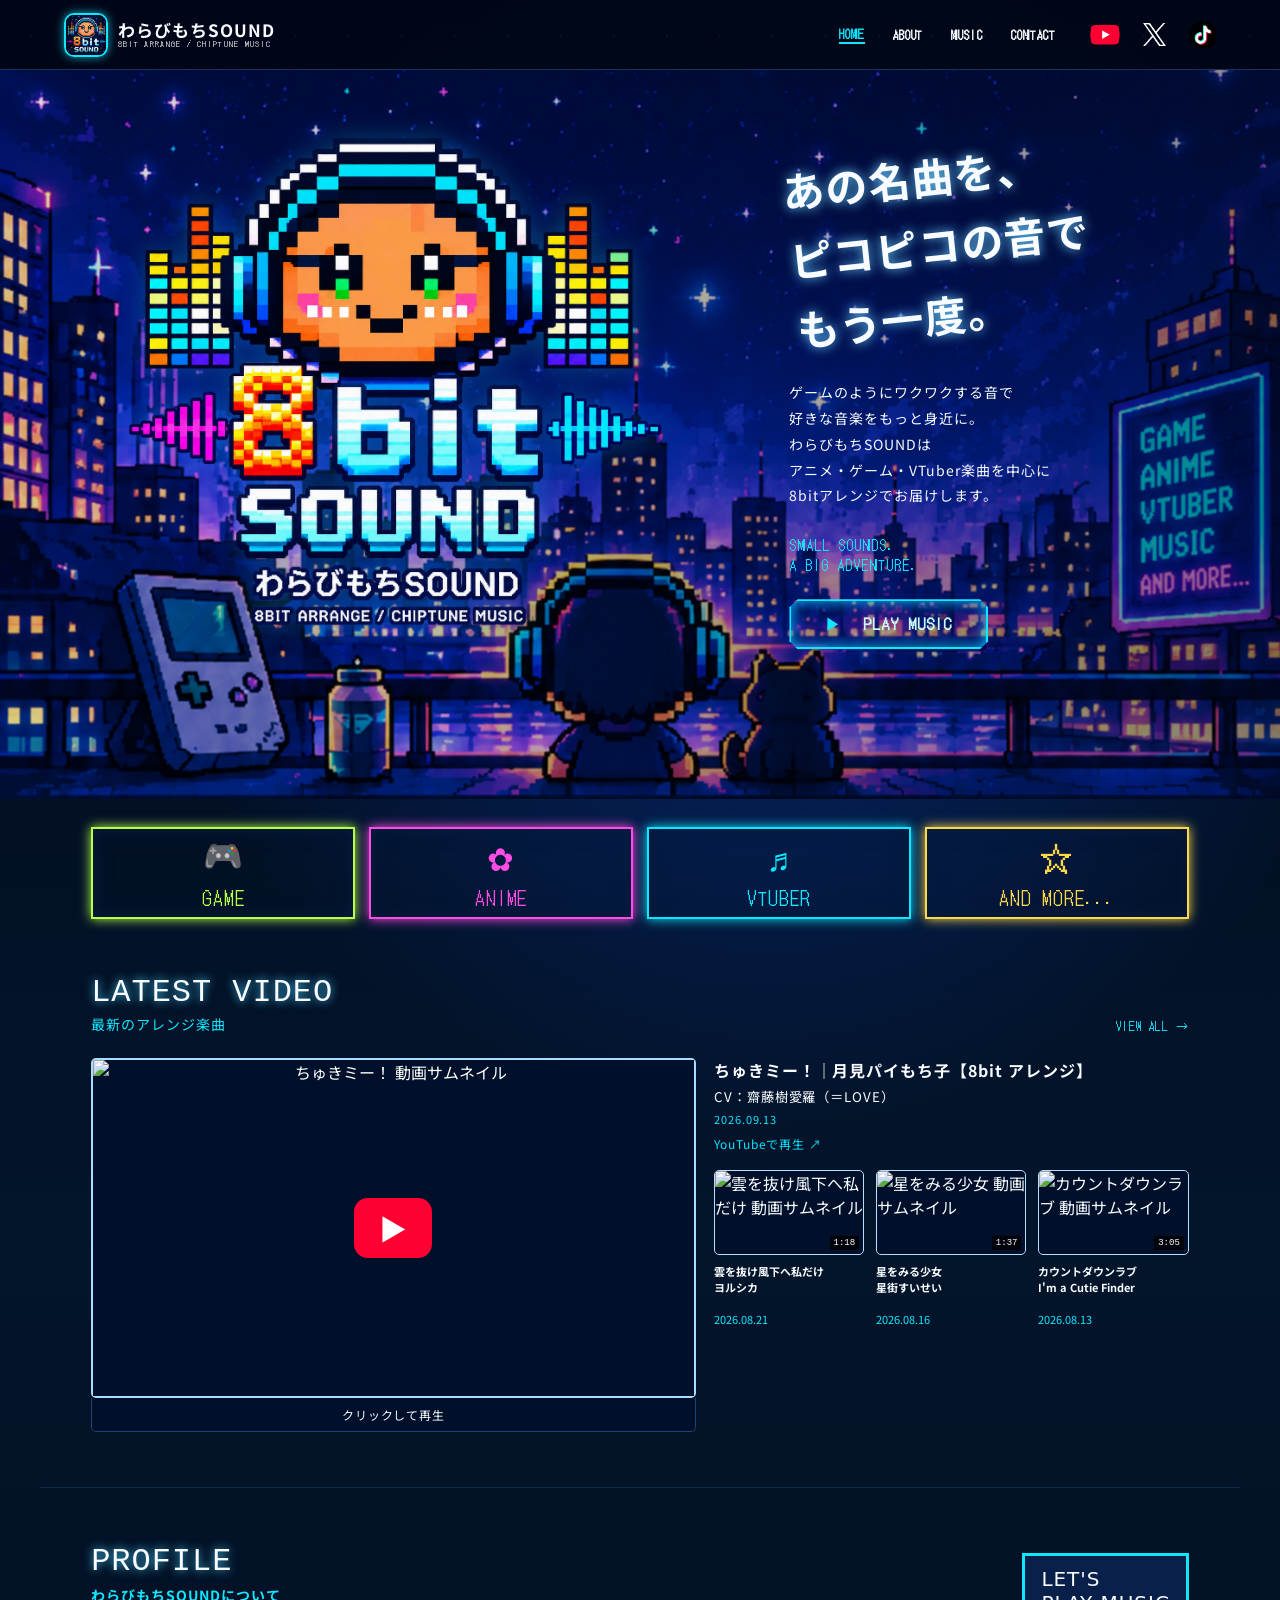
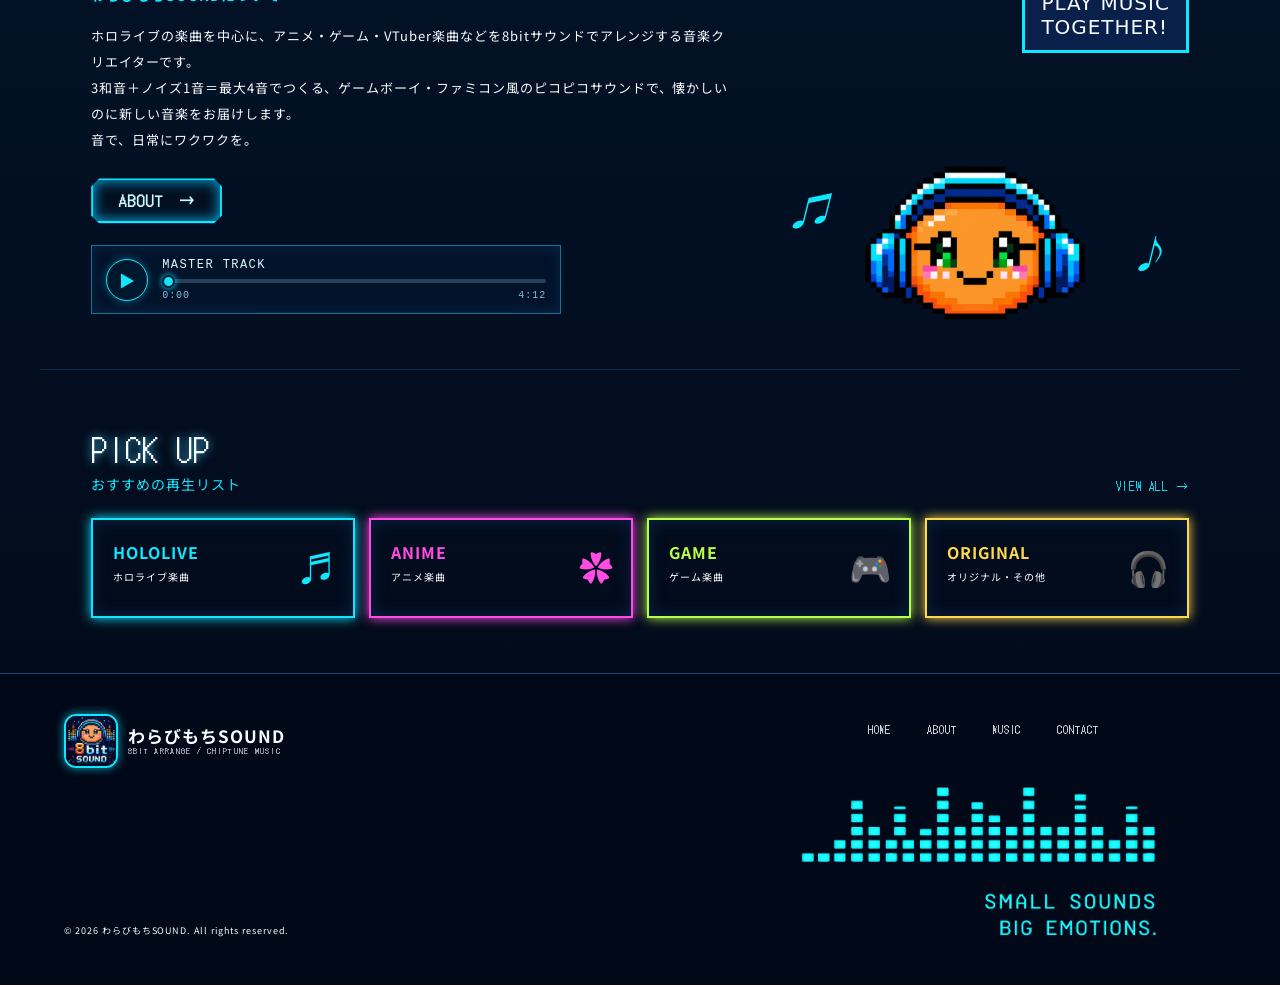
==== commit fb5365e8: "Tighten brand title line spacing" ====
--- a/index.html
+++ b/index.html
@@ -9,7 +9,7 @@
   <link rel="preconnect" href="https://fonts.googleapis.com">
   <link rel="preconnect" href="https://fonts.gstatic.com" crossorigin>
   <link href="https://fonts.googleapis.com/css2?family=DotGothic16&family=Noto+Sans+JP:wght@400;600;800&display=swap" rel="stylesheet">
-  <link rel="stylesheet" href="styles.css?v=20260918-20">
+  <link rel="stylesheet" href="styles.css?v=20260918-22">
 </head>
 <body>
   <div class="stars" aria-hidden="true"></div>
@@ -63,7 +63,7 @@
     </section>
 
     <section class="section about" id="about">
-      <div class="about__text"><h2>PROFILE</h2><h3>わらびもちSOUNDについて</h3><p>ホロライブの楽曲を中心に、アニメ・ゲーム・VTuber楽曲などを8bitサウンドでアレンジする音楽クリエイターです。<br>3和音＋ノイズ1音＝最大4音でつくる、ゲームボーイ・ファミコン風のピコピコサウンドで、懐かしいのに新しい音楽をお届けします。<br>音で、日常にワクワクを。</p><a class="neon-button small" href="#contact">ABOUT　→</a><div class="profile-audio"><button id="audio-toggle" type="button" aria-label="音源を再生">▶</button><div class="profile-audio__body"><strong>MASTER TRACK</strong><input id="audio-seek" type="range" min="0" max="100" value="0" step="0.1" aria-label="音源の再生位置"><div class="profile-audio__time"><time id="audio-current">0:00</time><time id="audio-duration">--:--</time></div></div><audio id="profile-audio" src="assets/master-track.mp3" preload="metadata"></audio></div></div>
+      <div class="about__text"><h2>PROFILE</h2><h3>わらびもちSOUNDについて</h3><p>ホロライブの楽曲を中心に、アニメ・ゲーム・VTuber楽曲などを8bitサウンドでアレンジする音楽クリエイターです。<br>3和音＋ノイズ1音＝最大4音でつくる、ゲームボーイ・ファミコン風のピコピコサウンドで、懐かしいのに新しい音楽をお届けします。<br>音で、日常にワクワクを。</p><a class="neon-button small" href="#contact">ABOUT　→</a><div class="profile-audio"><button id="audio-toggle" type="button" aria-label="音源を再生" disabled>▶</button><div class="profile-audio__body"><strong>MASTER TRACK</strong><input id="audio-seek" type="range" min="0" max="100" value="0" step="0.1" aria-label="音源の再生位置" disabled><div class="profile-audio__time"><time id="audio-current">0:00</time><time id="audio-duration">--:--</time></div></div><audio id="profile-audio" data-src="assets/master-track.mp3" preload="none"></audio></div></div>
       <div class="about__art"><div class="speech">LET'S<br>PLAY MUSIC<br>TOGETHER!</div><img class="profile-mascot" src="assets/profile-mascot.png" alt="わらびもちSOUND マスコット"><i>♫</i><i>♪</i></div>
     </section>
 
@@ -76,6 +76,6 @@
   <footer id="contact"><div class="brand"><img class="brand__face" src="assets/warabimochi-icon.png" alt=""><span><strong>わらびもちSOUND</strong><small>8BIT ARRANGE / CHIPTUNE MUSIC</small></span></div><nav><a href="#top">HOME</a><a href="#about">ABOUT</a><a href="#music">MUSIC</a><a href="#contact">CONTACT</a></nav><img class="equalizer" src="assets/footer-volume.png" alt="SMALL SOUNDS. BIG EMOTIONS."><small>© 2026 わらびもちSOUND. All rights reserved.</small></footer>
 
   <dialog id="player"><button class="close" aria-label="閉じる">×</button><span class="disc">♫</span><h2></h2><p>デモプレイヤー</p><div class="player-line"><i></i></div></dialog>
-  <script src="script.js?v=20260918-14"></script>
+  <script src="script.js?v=20260918-15"></script>
 </body>
 </html>
--- a/styles.css
+++ b/styles.css
@@ -66,6 +66,7 @@
 .profile-audio{display:flex;align-items:center;gap:14px;width:min(100%,470px);margin-top:22px;padding:12px 14px;border:1px solid #167396;background:#03152dcc;box-shadow:inset 0 0 14px #082748}
 .profile-audio>button{flex:0 0 42px;width:42px;height:42px;border:1px solid var(--cyan);border-radius:50%;background:#00182e;color:var(--cyan);cursor:pointer;font-size:16px;box-shadow:0 0 8px #00d9ff66}
 .profile-audio>button:hover,.profile-audio>button:focus-visible{background:var(--cyan);color:#001025;outline:none}
+.profile-audio>button:disabled,#audio-seek:disabled{cursor:wait;opacity:.45}
 .profile-audio__body{display:grid;gap:7px;min-width:0;flex:1}.profile-audio__body strong{font:12px ui-monospace,SFMono-Regular,"SF Mono",Menlo,Consolas,monospace;color:#d8faff;letter-spacing:.12em}
 #audio-seek{--audio-progress:0%;width:100%;height:4px;margin:0;appearance:none;border-radius:4px;background:linear-gradient(90deg,var(--cyan) var(--audio-progress),#23415d var(--audio-progress));cursor:pointer}
 #audio-seek::-webkit-slider-thumb{appearance:none;width:13px;height:13px;border:2px solid #00182e;border-radius:50%;background:var(--cyan);box-shadow:0 0 6px var(--cyan)}
@@ -73,3 +74,4 @@
 .profile-audio__time{display:flex;justify-content:space-between;color:#83bed5;font:10px ui-monospace,SFMono-Regular,"SF Mono",Menlo,Consolas,monospace}
 .profile-audio audio{display:none}
 @media(max-width:760px){.profile-audio{margin-inline:auto;padding:10px 12px;text-align:left}.profile-audio>button{flex-basis:38px;width:38px;height:38px}}
+.brand>span{display:flex;flex-direction:column;gap:2px;line-height:1}.brand strong{line-height:1.05}.brand small{line-height:1}
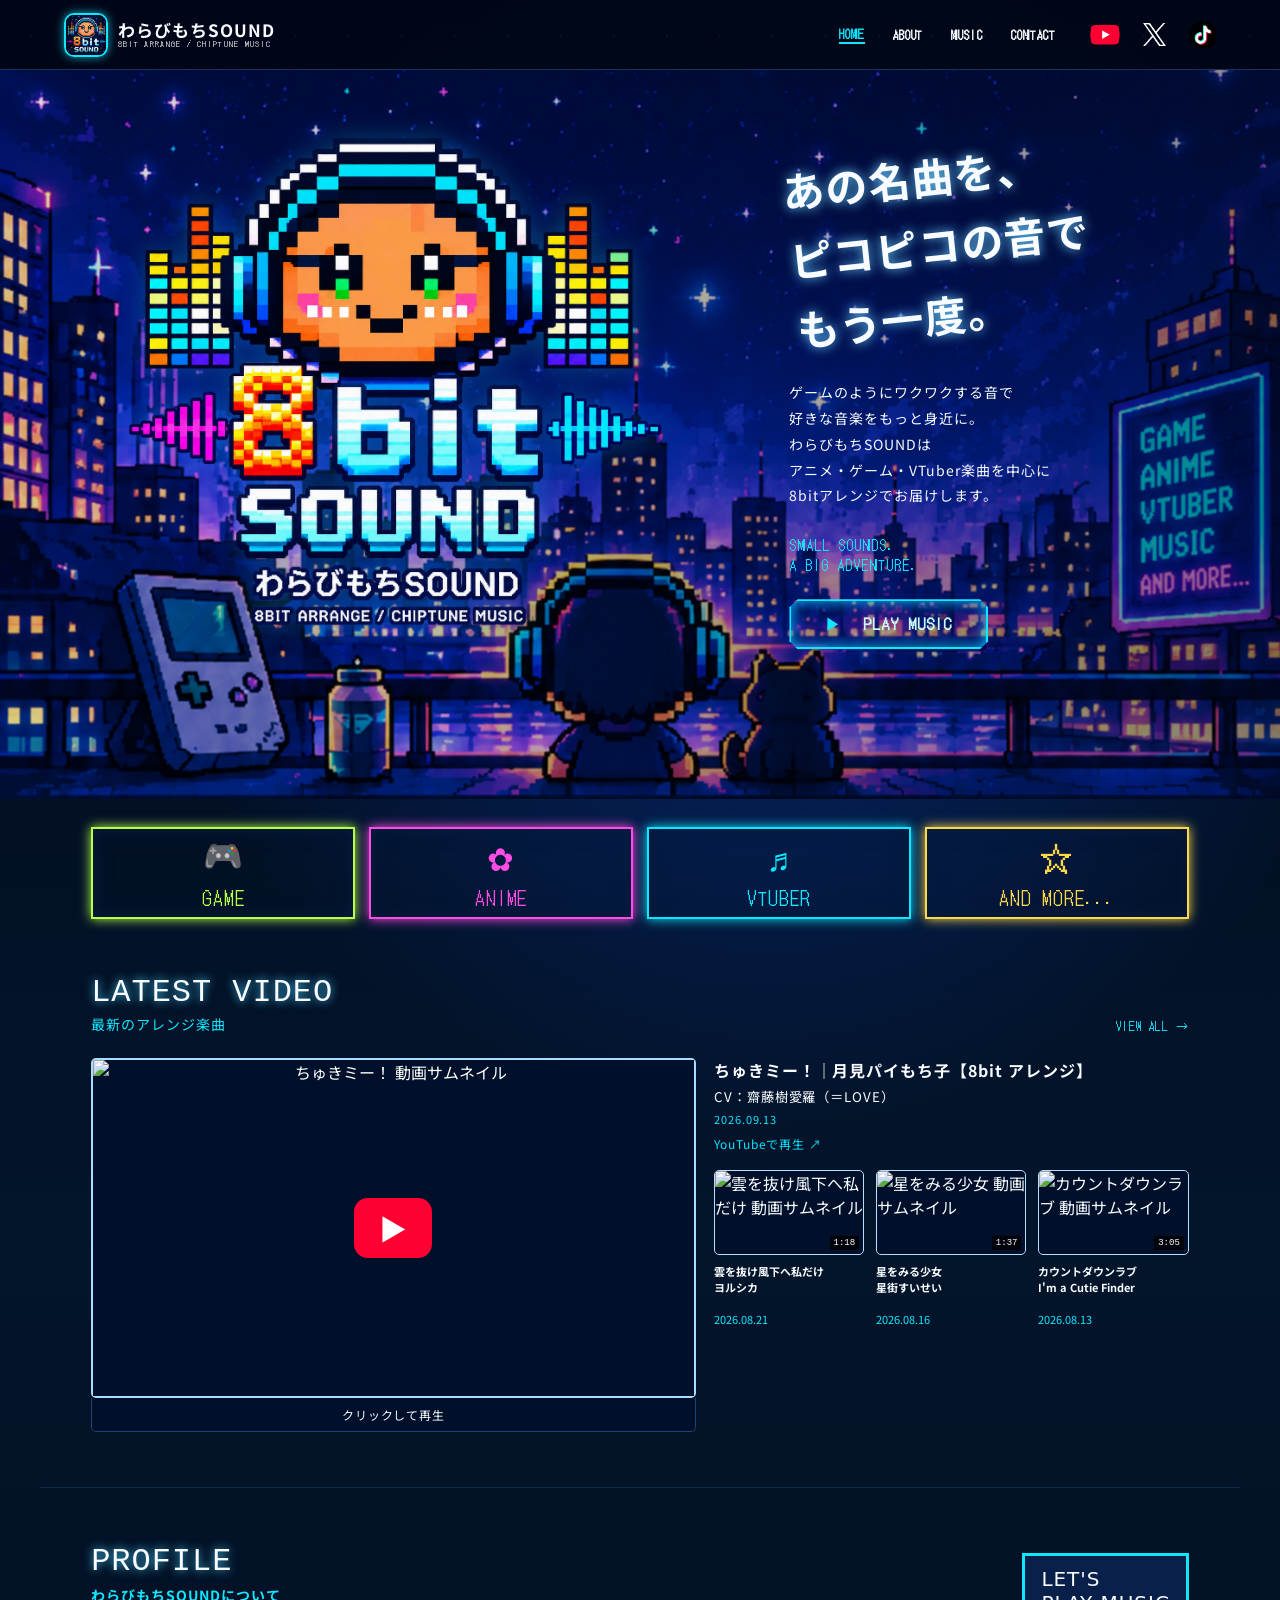
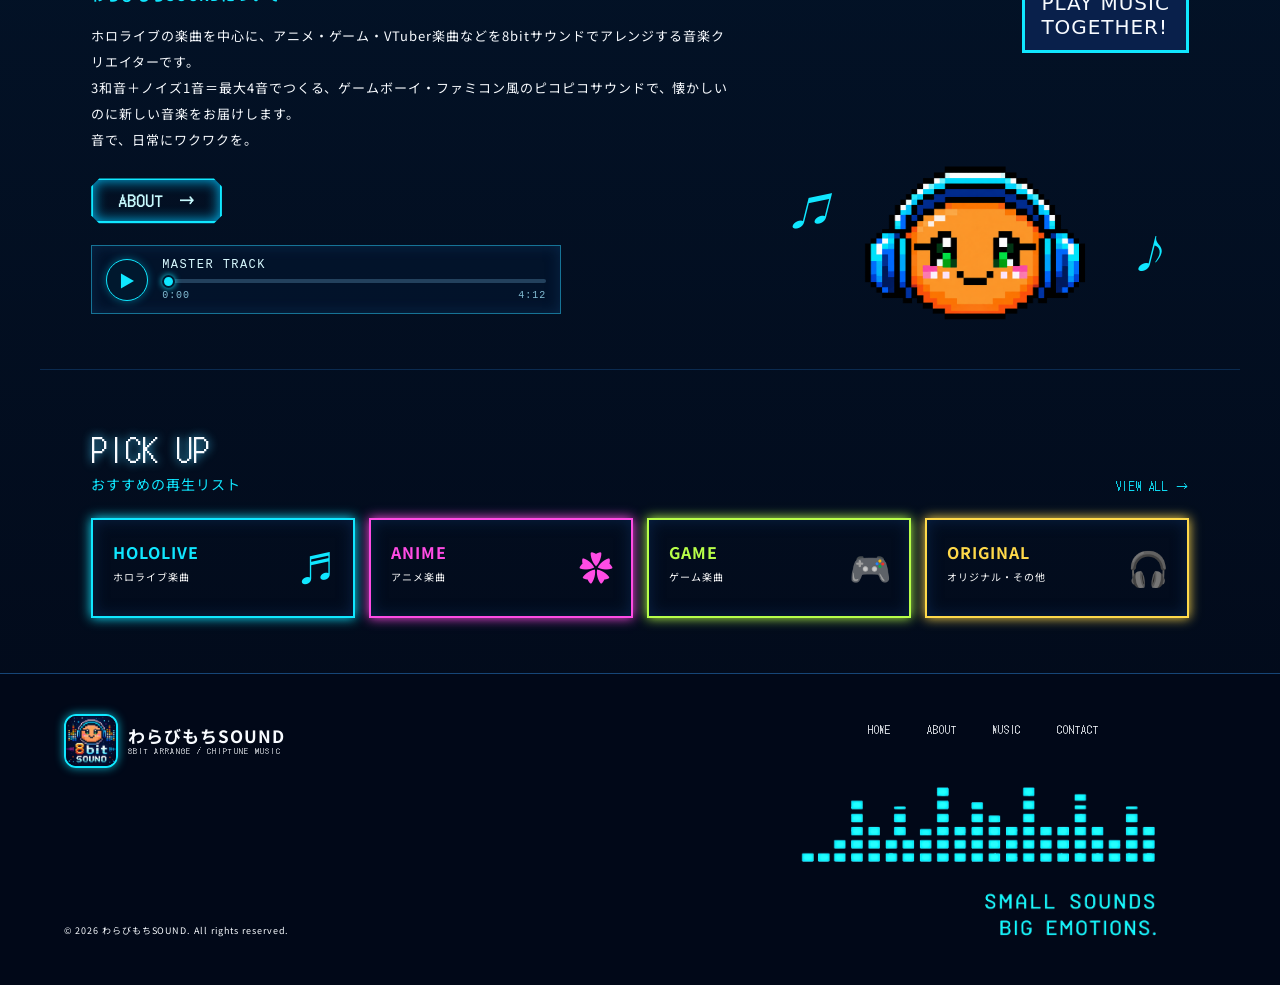
==== commit 50948017: "Build about page with desktop media and responsive layout" ====
--- a/index.html
+++ b/index.html
@@ -9,7 +9,7 @@
   <link rel="preconnect" href="https://fonts.googleapis.com">
   <link rel="preconnect" href="https://fonts.gstatic.com" crossorigin>
   <link href="https://fonts.googleapis.com/css2?family=DotGothic16&family=Noto+Sans+JP:wght@400;600;800&display=swap" rel="stylesheet">
-  <link rel="stylesheet" href="styles.css?v=20260918-22">
+  <link rel="stylesheet" href="styles.css?v=20260921-5">
 </head>
 <body>
   <div class="stars" aria-hidden="true"></div>
@@ -20,7 +20,7 @@
     </a>
     <button class="menu" aria-label="メニューを開く" aria-expanded="false"><span></span><span></span><span></span></button>
     <nav class="nav" aria-label="メインナビゲーション">
-      <a class="active" href="#top">HOME</a><a href="#about">ABOUT</a><a href="#music">MUSIC</a><a href="#contact">CONTACT</a>
+      <a class="active" href="#top">HOME</a><a href="about.html">ABOUT</a><a href="#music">MUSIC</a><a href="#contact">CONTACT</a>
     </nav>
     <div class="social"><a href="https://www.youtube.com/@warabimochiSOUND" aria-label="YouTube" target="_blank" rel="noopener noreferrer"><img src="assets/yt_icon_red_digital.png" alt=""></a><a href="https://x.com/warabimochi8bit" aria-label="X" target="_blank" rel="noopener noreferrer"><img src="assets/x-logo-white.png" alt=""></a><a href="https://www.tiktok.com/@warabimochi_sound?is_from_webapp=1&amp;sender_device=pc" aria-label="TikTok" target="_blank" rel="noopener noreferrer"><img src="assets/tiktok-icon.png" alt=""></a></div>
   </header>
@@ -63,7 +63,7 @@
     </section>
 
     <section class="section about" id="about">
-      <div class="about__text"><h2>PROFILE</h2><h3>わらびもちSOUNDについて</h3><p>ホロライブの楽曲を中心に、アニメ・ゲーム・VTuber楽曲などを8bitサウンドでアレンジする音楽クリエイターです。<br>3和音＋ノイズ1音＝最大4音でつくる、ゲームボーイ・ファミコン風のピコピコサウンドで、懐かしいのに新しい音楽をお届けします。<br>音で、日常にワクワクを。</p><a class="neon-button small" href="#contact">ABOUT　→</a><div class="profile-audio"><button id="audio-toggle" type="button" aria-label="音源を再生" disabled>▶</button><div class="profile-audio__body"><strong>MASTER TRACK</strong><input id="audio-seek" type="range" min="0" max="100" value="0" step="0.1" aria-label="音源の再生位置" disabled><div class="profile-audio__time"><time id="audio-current">0:00</time><time id="audio-duration">--:--</time></div></div><audio id="profile-audio" data-src="assets/master-track.mp3" preload="none"></audio></div></div>
+      <div class="about__text"><h2>PROFILE</h2><h3>わらびもちSOUNDについて</h3><p>ホロライブの楽曲を中心に、アニメ・ゲーム・VTuber楽曲などを8bitサウンドでアレンジする音楽クリエイターです。<br>3和音＋ノイズ1音＝最大4音でつくる、ゲームボーイ・ファミコン風のピコピコサウンドで、懐かしいのに新しい音楽をお届けします。<br>音で、日常にワクワクを。</p><a class="neon-button small" href="about.html">ABOUT　→</a><div class="profile-audio"><button id="audio-toggle" type="button" aria-label="音源を再生" disabled>▶</button><div class="profile-audio__body"><strong>MASTER TRACK</strong><input id="audio-seek" type="range" min="0" max="100" value="0" step="0.1" aria-label="音源の再生位置" disabled><div class="profile-audio__time"><time id="audio-current">0:00</time><time id="audio-duration">--:--</time></div></div><audio id="profile-audio" data-src="assets/master-track.mp3" preload="none"></audio></div></div>
       <div class="about__art"><div class="speech">LET'S<br>PLAY MUSIC<br>TOGETHER!</div><img class="profile-mascot" src="assets/profile-mascot.png" alt="わらびもちSOUND マスコット"><i>♫</i><i>♪</i></div>
     </section>
 
@@ -73,7 +73,7 @@
     </section>
   </main>
 
-  <footer id="contact"><div class="brand"><img class="brand__face" src="assets/warabimochi-icon.png" alt=""><span><strong>わらびもちSOUND</strong><small>8BIT ARRANGE / CHIPTUNE MUSIC</small></span></div><nav><a href="#top">HOME</a><a href="#about">ABOUT</a><a href="#music">MUSIC</a><a href="#contact">CONTACT</a></nav><img class="equalizer" src="assets/footer-volume.png" alt="SMALL SOUNDS. BIG EMOTIONS."><small>© 2026 わらびもちSOUND. All rights reserved.</small></footer>
+  <footer id="contact"><div class="brand"><img class="brand__face" src="assets/warabimochi-icon.png" alt=""><span><strong>わらびもちSOUND</strong><small>8BIT ARRANGE / CHIPTUNE MUSIC</small></span></div><nav><a href="#top">HOME</a><a href="about.html">ABOUT</a><a href="#music">MUSIC</a><a href="#contact">CONTACT</a></nav><img class="equalizer" src="assets/footer-volume.png" alt="SMALL SOUNDS. BIG EMOTIONS."><small>© 2026 わらびもちSOUND. All rights reserved.</small></footer>
 
   <dialog id="player"><button class="close" aria-label="閉じる">×</button><span class="disc">♫</span><h2></h2><p>デモプレイヤー</p><div class="player-line"><i></i></div></dialog>
   <script src="script.js?v=20260918-15"></script>
--- a/styles.css
+++ b/styles.css
@@ -53,7 +53,7 @@
 @media(max-width:760px){footer{grid-template-columns:1fr}footer .brand{min-width:0}footer .brand strong{font-size:14px}footer .brand small{font-size:7px}footer>small{font-size:8px}}
 .profile-mascot{display:block;width:min(82%,280px);height:auto;mix-blend-mode:screen;position:relative;z-index:1}
 @media(min-width:761px){.about__art{min-height:350px}.profile-mascot{align-self:end;transform:translateY(22px)}}
-@media(max-width:760px){.profile-mascot{width:min(74%,230px)}}
+@media(max-width:760px){.about__art{min-height:285px}.profile-mascot{width:min(74%,230px);transform:translateY(63px)}.speech{padding:5px 12px;line-height:1.1}}
 .about__art>i:first-of-type{top:auto;bottom:78px;left:7%}
 .hero-social{display:none}
 @media(max-width:760px){.hero-social{order:5;display:grid;grid-template-columns:repeat(3,52px);align-items:center;justify-items:center;align-self:center;gap:12px;margin-top:18px;position:relative;z-index:5}.hero-social a{display:grid;place-items:center;width:52px;height:45px}.hero-social img{display:block;width:27px;height:27px;object-fit:contain}.hero-social a:first-child img{width:100%;height:100%;max-width:100%;object-fit:contain}.hero-social a:last-child img{width:36px;height:36px}}
@@ -75,3 +75,21 @@
 .profile-audio audio{display:none}
 @media(max-width:760px){.profile-audio{margin-inline:auto;padding:10px 12px;text-align:left}.profile-audio>button{flex-basis:38px;width:38px;height:38px}}
 .brand>span{display:flex;flex-direction:column;gap:2px;line-height:1}.brand strong{line-height:1.05}.brand small{line-height:1}
+
+/* About detail page */
+.about-page{background:linear-gradient(#02071a,#03152b 45%,#020817)}
+.about-detail{position:relative;z-index:2;overflow:hidden}
+.about-detail__hero{min-height:560px;padding:72px max(5%,calc((100vw - 1100px)/2));display:grid;grid-template-columns:1.05fr .95fr;align-items:center;gap:50px;border-bottom:1px solid #164577;background:linear-gradient(90deg,#020817 0%,#020817d9 45%,#02081766 100%),url("assets/hero-night-city.png") center/cover}
+@media(min-width:761px){.about-detail__hero-copy{transform:translateY(-8px)}}
+.about-detail__eyebrow{margin:0 0 12px;color:var(--cyan);font:12px ui-monospace,SFMono-Regular,"SF Mono",Menlo,Consolas,monospace;letter-spacing:.18em}
+.about-detail__hero h1{margin:0 0 24px;color:#fff;font:clamp(44px,6vw,72px)/1.2 "DotGothic16";text-shadow:0 0 18px #43ceff}.about-detail__lead{margin:0 0 22px;color:#fff;font-size:clamp(22px,3vw,36px);font-weight:800;line-height:1.6}.about-detail__hero-copy>p:last-child{max-width:580px;line-height:2;font-size:14px}
+.about-detail__portrait{position:relative;min-height:390px;display:grid;place-items:center}.about-detail__portrait>img{width:min(82%,330px);height:auto;mix-blend-mode:screen}.about-detail__portrait>span{position:absolute;color:var(--cyan);font-size:48px}.about-detail__portrait>span:nth-of-type(1){left:4%;top:20%}.about-detail__portrait>span:nth-of-type(2){right:2%;bottom:12%}
+.about-detail__section,.about-detail__timeline{max-width:1100px;margin:auto;padding:76px 5%;display:grid;grid-template-columns:300px 1fr;gap:72px;border-bottom:1px solid #164577}.about-detail__heading{display:flex;align-items:flex-start;gap:18px}.about-detail__heading>span{color:var(--cyan);font:12px ui-monospace,SFMono-Regular,"SF Mono",Menlo,Consolas,monospace;padding-top:8px}.about-detail__heading h2{margin:0;font:32px ui-monospace,SFMono-Regular,"SF Mono",Menlo,Consolas,monospace;text-shadow:0 0 10px #43ceff}.about-detail__heading p{margin:7px 0 0;color:var(--cyan);font-size:13px}
+.about-detail__prose{max-width:700px}.about-detail__prose p{margin:0 0 24px;font-size:14px;line-height:2.15}.about-detail__prose>p:last-child{margin-bottom:0}.about-detail__prose blockquote{margin:42px 0;padding:0;color:#fff;font-size:clamp(22px,3vw,34px);font-weight:800;line-height:1.6;text-shadow:0 0 12px #43ceff}
+.about-detail__side{min-width:0}.about-detail__video-frame{position:relative;width:100%;aspect-ratio:16/9;margin-top:112px;background:#020817;box-shadow:0 0 18px #00cfff33}.about-detail__section--roots .about-detail__video-frame,.about-detail__section--multi-player .about-detail__video-frame,.about-detail__section--arrangement .about-detail__video-frame{width:240px;margin-left:34px}.about-detail__section--roots .about-detail__video-frame{margin-top:24px}.about-detail__section--multi-player .about-detail__video-frame{margin-top:26px}.about-detail__section--arrangement .about-detail__video-frame{margin-top:72px}.about-detail__arrangement-art{display:block;width:290px;height:auto;margin:44px 0 0 34px;image-rendering:pixelated}.about-detail__video-frame::after{content:"";position:absolute;inset:0;z-index:1;border:2px solid #247a9e;pointer-events:none}.about-detail__video{display:block;width:100%;height:100%;background:#020817;object-fit:cover;pointer-events:none}
+.about-detail__history-art{position:relative;height:200px;margin-top:190px;overflow:hidden}.about-detail__history-art img{position:absolute;left:-15px;top:-100px;display:block;width:330px;height:330px;max-width:none;image-rendering:pixelated}
+.about-detail__timeline ol{position:relative;margin:0;padding:0;list-style:none}.about-detail__timeline ol:before{content:"";position:absolute;left:76px;top:10px;bottom:10px;width:1px;background:linear-gradient(var(--cyan),#17466e)}.about-detail__timeline li{position:relative;display:grid;grid-template-columns:76px 1fr;gap:28px;padding:0 0 38px}.about-detail__timeline li:last-child{padding-bottom:0}.about-detail__timeline li:before{content:"";position:absolute;left:71px;top:7px;width:9px;height:9px;border:2px solid var(--cyan);background:#020817;box-shadow:0 0 10px var(--cyan);transform:rotate(45deg)}.about-detail__timeline time{color:var(--cyan);font:13px ui-monospace,SFMono-Regular,"SF Mono",Menlo,Consolas,monospace;transform:translateY(4px)}.about-detail__timeline strong{display:block;margin-bottom:7px;font-size:17px}.about-detail__timeline li p{margin:0;color:#c7d7e8;font-size:13px;line-height:1.9}
+.about-detail__genres{padding:72px max(5%,calc((100vw - 1100px)/2));text-align:center;background:linear-gradient(135deg,#04152d,#061f48)}.about-detail__genres>p{margin:0;color:var(--cyan);font:17px ui-monospace,SFMono-Regular,"SF Mono",Menlo,Consolas,monospace;letter-spacing:.18em}.about-detail__genres h2{margin:14px 0 30px;font-size:20px}.about-detail__genres div{max-width:950px;margin:auto;font:18px/2 "DotGothic16"}.about-detail__genres i{color:var(--cyan);font-style:normal;margin:0 7px}
+@media(max-width:760px){.about-detail__hero{min-height:auto;padding:52px 20px 40px;grid-template-columns:1fr;gap:22px;text-align:center}.about-detail__hero h1{font-size:clamp(34px,10vw,56px);margin-bottom:24px}.about-detail__lead{font-size:23px}.about-detail__portrait{min-height:250px}.about-detail__portrait>img{width:min(72%,240px);transform:translateY(34px)}.about-detail__portrait>span{font-size:34px}.about-detail__section,.about-detail__timeline{padding:46px 20px;grid-template-columns:1fr;gap:34px}.about-detail__heading h2{font-size:28px}.about-detail__prose p{font-size:13px;line-height:2}.about-detail__timeline ol:before{left:76px}.about-detail__timeline li{grid-template-columns:76px 1fr;gap:23px;padding-bottom:32px}.about-detail__timeline li:before{left:71px}.about-detail__genres{padding:52px 20px}.about-detail__genres div{font-size:15px}}
+@media(max-width:760px){.about-detail__genres h2{font-size:14px}}
+@media(max-width:760px){.about-detail__video-frame,.about-detail__history-art,.about-detail__arrangement-art{display:none}}
